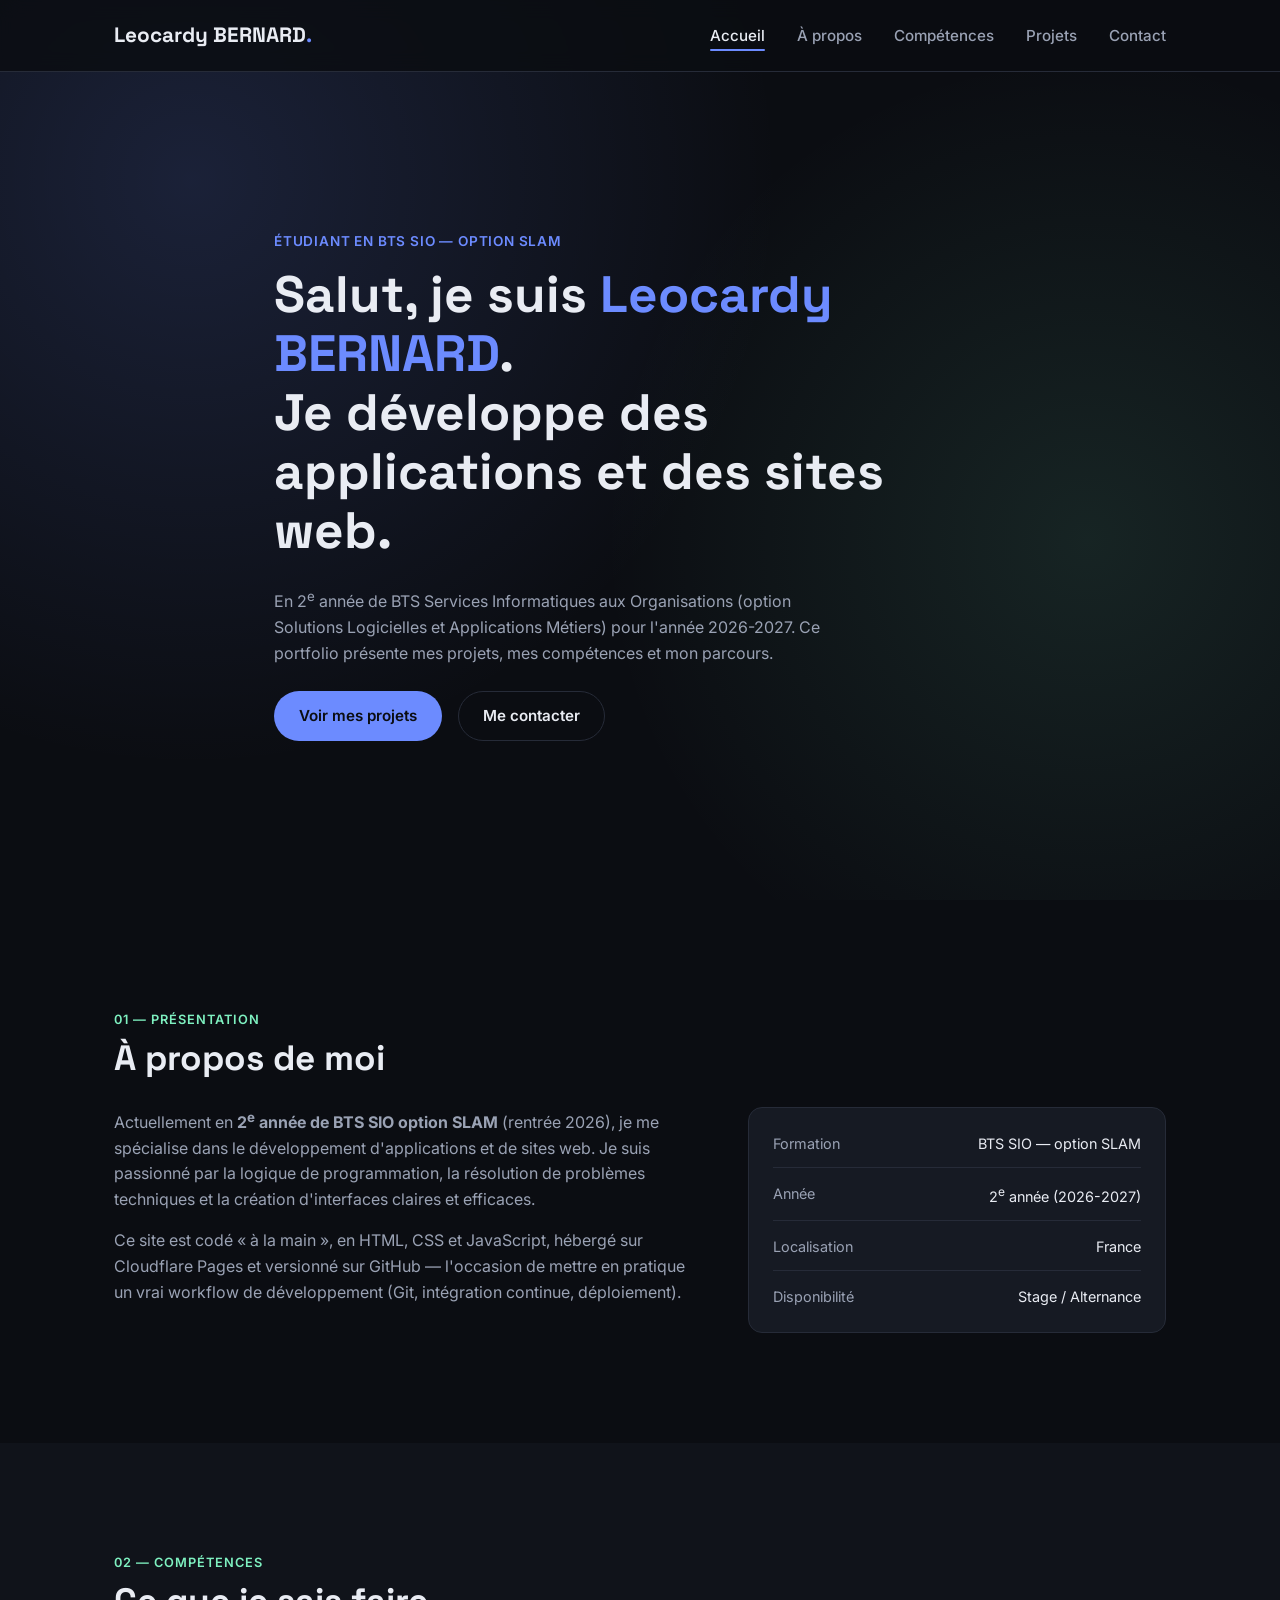
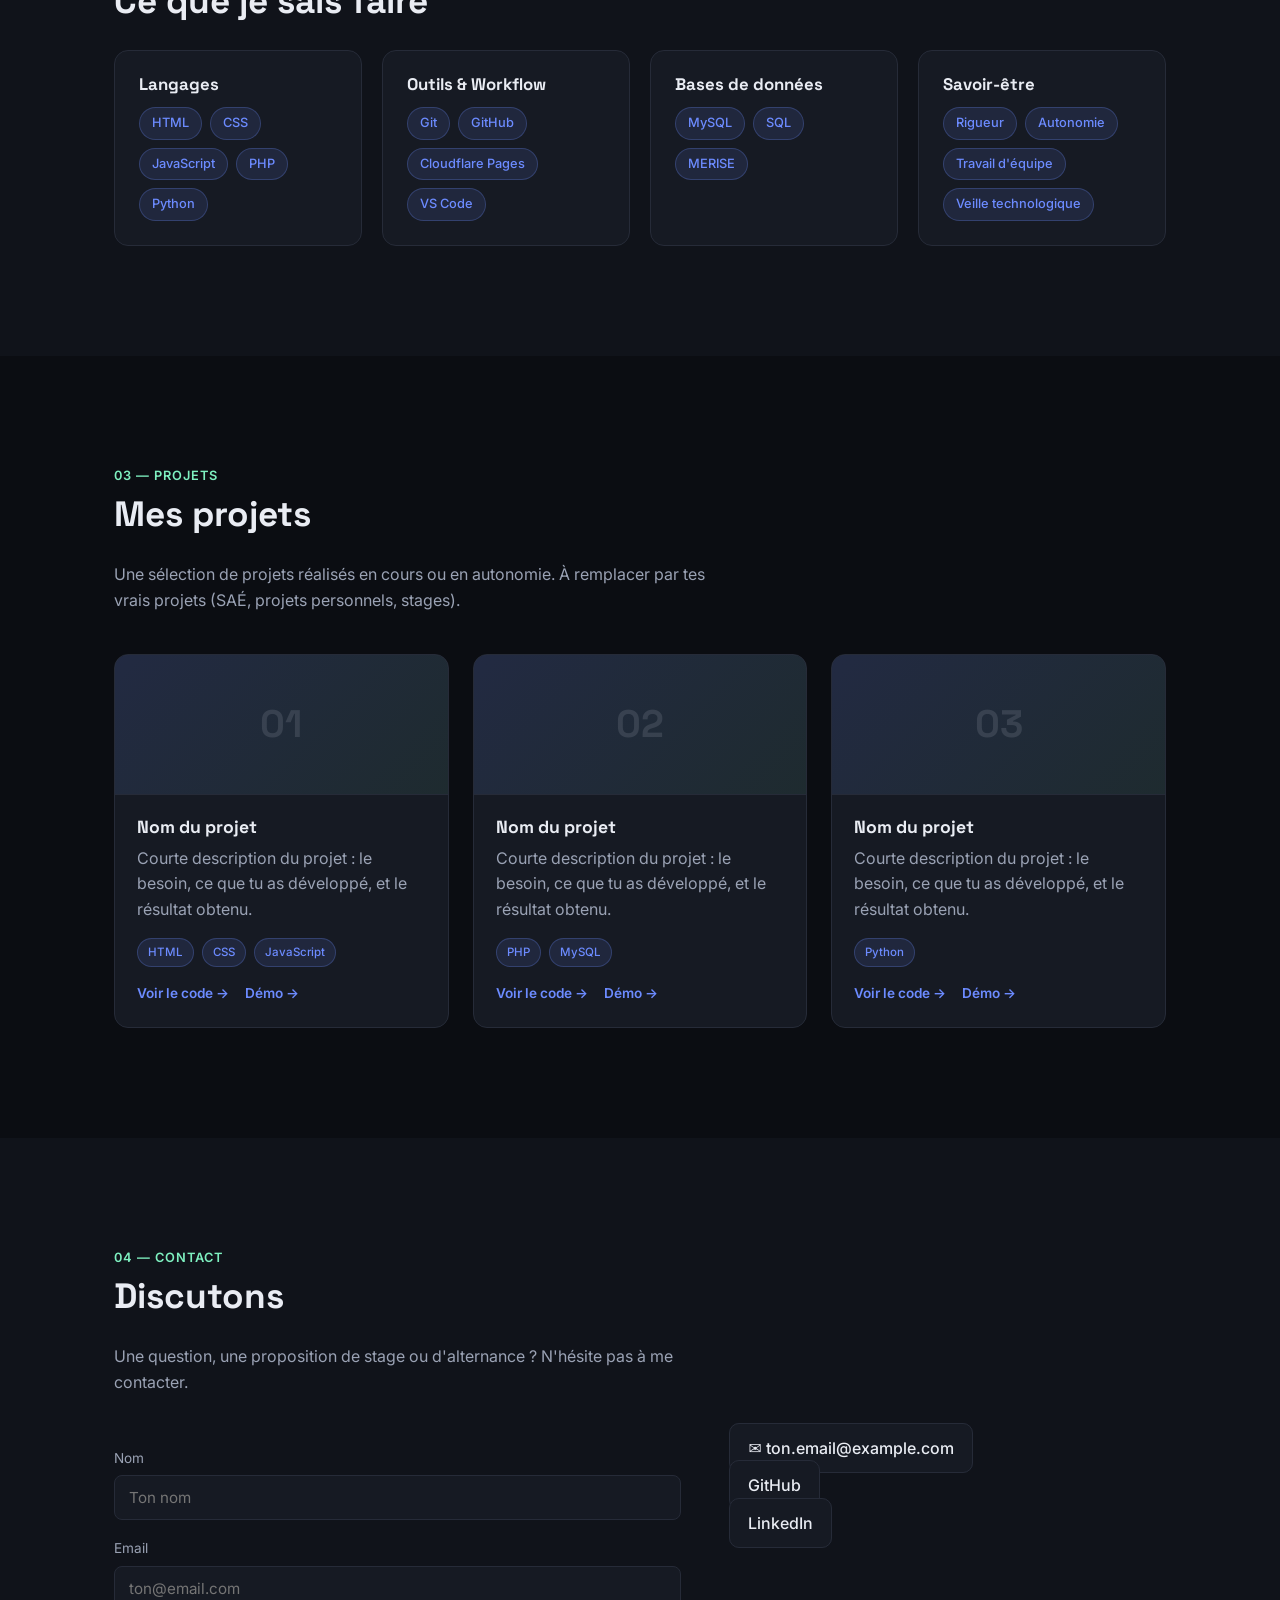
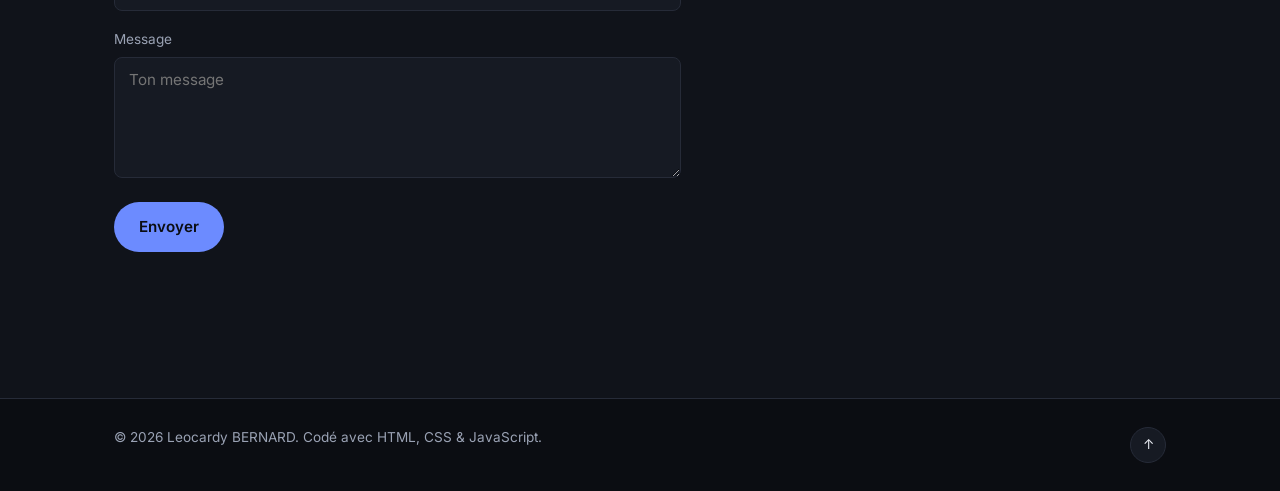
==== index.html @ c862a96a "Remplacement du pseudo par le vrai nom" ====
<!DOCTYPE html>
<html lang="fr">
<head>
  <meta charset="UTF-8" />
  <meta name="viewport" content="width=device-width, initial-scale=1.0" />
  <title>Leocardy BERNARD — Portfolio Développeur</title>
  <meta name="description" content="Portfolio d'Leocardy BERNARD, étudiant en BTS SIO option SLAM — projets, compétences et contact." />

  <!-- Police (Google Fonts) -->
  <link rel="preconnect" href="https://fonts.googleapis.com">
  <link rel="preconnect" href="https://fonts.gstatic.com" crossorigin>
  <link href="https://fonts.googleapis.com/css2?family=Space+Grotesk:wght@400;500;600;700&family=Inter:wght@400;500;600&display=swap" rel="stylesheet">

  <link rel="stylesheet" href="css/style.css" />
  <link rel="icon" href="data:,">
</head>
<body>

  <!-- ===== HEADER / NAVIGATION ===== -->
  <header class="site-header" id="header">
    <div class="container header-inner">
      <a href="#accueil" class="logo">Leocardy BERNARD<span class="dot">.</span></a>

      <nav class="nav" id="nav">
        <ul class="nav-list">
          <li><a href="#accueil" class="nav-link">Accueil</a></li>
          <li><a href="#a-propos" class="nav-link">À propos</a></li>
          <li><a href="#competences" class="nav-link">Compétences</a></li>
          <li><a href="#projets" class="nav-link">Projets</a></li>
          <li><a href="#contact" class="nav-link">Contact</a></li>
        </ul>
      </nav>

      <button class="burger" id="burger" aria-label="Ouvrir le menu" aria-expanded="false" aria-controls="nav">
        <span></span><span></span><span></span>
      </button>
    </div>
  </header>

  <main>
    <!-- ===== HERO / ACCUEIL ===== -->
    <section id="accueil" class="hero">
      <div class="container hero-inner">
        <p class="eyebrow">Étudiant en BTS SIO — option SLAM</p>
        <h1>Salut, je suis <span class="accent">Leocardy BERNARD</span>.<br>Je développe des applications et des sites web.</h1>
        <p class="hero-text">
          En 2<sup>e</sup> année de BTS Services Informatiques aux Organisations (option Solutions Logicielles
          et Applications Métiers) pour l'année 2026-2027. Ce portfolio présente mes projets, mes compétences
          et mon parcours.
        </p>
        <div class="hero-actions">
          <a href="#projets" class="btn btn-primary">Voir mes projets</a>
          <a href="#contact" class="btn btn-outline">Me contacter</a>
        </div>
      </div>
    </section>

    <!-- ===== À PROPOS ===== -->
    <section id="a-propos" class="section">
      <div class="container">
        <p class="section-eyebrow">01 — Présentation</p>
        <h2 class="section-title">À propos de moi</h2>

        <div class="about-grid">
          <div class="about-text">
            <p>
              Actuellement en <strong>2<sup>e</sup> année de BTS SIO option SLAM</strong> (rentrée 2026),
              je me spécialise dans le développement d'applications et de sites web. Je suis passionné par la
              logique de programmation, la résolution de problèmes techniques et la création d'interfaces
              claires et efficaces.
            </p>
            <p>
              Ce site est codé « à la main », en HTML, CSS et JavaScript, hébergé sur Cloudflare Pages et
              versionné sur GitHub — l'occasion de mettre en pratique un vrai workflow de développement
              (Git, intégration continue, déploiement).
            </p>
          </div>

          <ul class="about-facts">
            <li><span class="fact-label">Formation</span><span>BTS SIO — option SLAM</span></li>
            <li><span class="fact-label">Année</span><span>2<sup>e</sup> année (2026-2027)</span></li>
            <li><span class="fact-label">Localisation</span><span>France</span></li>
            <li><span class="fact-label">Disponibilité</span><span>Stage / Alternance</span></li>
          </ul>
        </div>
      </div>
    </section>

    <!-- ===== COMPÉTENCES ===== -->
    <section id="competences" class="section section-alt">
      <div class="container">
        <p class="section-eyebrow">02 — Compétences</p>
        <h2 class="section-title">Ce que je sais faire</h2>

        <div class="skills-grid">
          <article class="skill-card">
            <h3>Langages</h3>
            <ul class="tag-list">
              <li>HTML</li>
              <li>CSS</li>
              <li>JavaScript</li>
              <li>PHP</li>
              <li>Python</li>
            </ul>
          </article>

          <article class="skill-card">
            <h3>Outils &amp; Workflow</h3>
            <ul class="tag-list">
              <li>Git</li>
              <li>GitHub</li>
              <li>Cloudflare Pages</li>
              <li>VS Code</li>
            </ul>
          </article>

          <article class="skill-card">
            <h3>Bases de données</h3>
            <ul class="tag-list">
              <li>MySQL</li>
              <li>SQL</li>
              <li>MERISE</li>
            </ul>
          </article>

          <article class="skill-card">
            <h3>Savoir-être</h3>
            <ul class="tag-list">
              <li>Rigueur</li>
              <li>Autonomie</li>
              <li>Travail d'équipe</li>
              <li>Veille technologique</li>
            </ul>
          </article>
        </div>
      </div>
    </section>

    <!-- ===== PROJETS ===== -->
    <section id="projets" class="section">
      <div class="container">
        <p class="section-eyebrow">03 — Projets</p>
        <h2 class="section-title">Mes projets</h2>
        <p class="section-intro">
          Une sélection de projets réalisés en cours ou en autonomie. À remplacer par tes vrais projets
          (SAÉ, projets personnels, stages).
        </p>

        <div class="projects-grid">
          <article class="project-card">
            <div class="project-thumb" aria-hidden="true">01</div>
            <div class="project-body">
              <h3>Nom du projet</h3>
              <p>Courte description du projet : le besoin, ce que tu as développé, et le résultat obtenu.</p>
              <ul class="tag-list tag-list-sm">
                <li>HTML</li>
                <li>CSS</li>
                <li>JavaScript</li>
              </ul>
              <div class="project-links">
                <a href="#" class="link-arrow">Voir le code →</a>
                <a href="#" class="link-arrow">Démo →</a>
              </div>
            </div>
          </article>

          <article class="project-card">
            <div class="project-thumb" aria-hidden="true">02</div>
            <div class="project-body">
              <h3>Nom du projet</h3>
              <p>Courte description du projet : le besoin, ce que tu as développé, et le résultat obtenu.</p>
              <ul class="tag-list tag-list-sm">
                <li>PHP</li>
                <li>MySQL</li>
              </ul>
              <div class="project-links">
                <a href="#" class="link-arrow">Voir le code →</a>
                <a href="#" class="link-arrow">Démo →</a>
              </div>
            </div>
          </article>

          <article class="project-card">
            <div class="project-thumb" aria-hidden="true">03</div>
            <div class="project-body">
              <h3>Nom du projet</h3>
              <p>Courte description du projet : le besoin, ce que tu as développé, et le résultat obtenu.</p>
              <ul class="tag-list tag-list-sm">
                <li>Python</li>
              </ul>
              <div class="project-links">
                <a href="#" class="link-arrow">Voir le code →</a>
                <a href="#" class="link-arrow">Démo →</a>
              </div>
            </div>
          </article>
        </div>
      </div>
    </section>

    <!-- ===== CONTACT ===== -->
    <section id="contact" class="section section-alt">
      <div class="container">
        <p class="section-eyebrow">04 — Contact</p>
        <h2 class="section-title">Discutons</h2>
        <p class="section-intro">
          Une question, une proposition de stage ou d'alternance ? N'hésite pas à me contacter.
        </p>

        <div class="contact-grid">
          <form class="contact-form" id="contact-form">
            <label for="name">Nom</label>
            <input type="text" id="name" name="name" placeholder="Ton nom" required />

            <label for="email">Email</label>
            <input type="email" id="email" name="email" placeholder="ton@email.com" required />

            <label for="message">Message</label>
            <textarea id="message" name="message" rows="5" placeholder="Ton message" required></textarea>

            <button type="submit" class="btn btn-primary">Envoyer</button>
            <p class="form-note" id="form-note"></p>
          </form>

          <ul class="contact-links">
            <li><a href="mailto:ton.email@example.com">✉️ ton.email@example.com</a></li>
            <li><a href="https://github.com/" target="_blank" rel="noopener">GitHub</a></li>
            <li><a href="https://www.linkedin.com/" target="_blank" rel="noopener">LinkedIn</a></li>
          </ul>
        </div>
      </div>
    </section>
  </main>

  <!-- ===== FOOTER ===== -->
  <footer class="site-footer">
    <div class="container footer-inner">
      <p>&copy; <span id="year"></span> Leocardy BERNARD. Codé avec HTML, CSS &amp; JavaScript.</p>
      <button id="back-to-top" class="back-to-top" aria-label="Retour en haut">↑</button>
    </div>
  </footer>

  <script src="js/script.js"></script>
</body>
</html>
---- css/style.css ----
/* =========================================================
   Portfolio — Ekko
   HTML/CSS/JS pur — variables + reset + layout + composants
   ========================================================= */

:root {
  /* Couleurs */
  --color-bg: #0b0d12;
  --color-bg-alt: #10131a;
  --color-surface: #161a23;
  --color-border: #262b38;
  --color-text: #e9ecf3;
  --color-text-muted: #9aa2b4;
  --color-accent: #6c8bff;
  --color-accent-2: #7ef0c0;

  /* Typo */
  --font-heading: "Space Grotesk", "Inter", system-ui, sans-serif;
  --font-body: "Inter", system-ui, -apple-system, sans-serif;

  /* Layout */
  --max-width: 1100px;
  --radius: 14px;
  --header-h: 72px;
}

/* ---------- Reset ---------- */
*, *::before, *::after { box-sizing: border-box; }
html { scroll-behavior: smooth; }

body {
  margin: 0;
  font-family: var(--font-body);
  background: var(--color-bg);
  color: var(--color-text);
  line-height: 1.6;
  -webkit-font-smoothing: antialiased;
}

h1, h2, h3, h4 {
  font-family: var(--font-heading);
  line-height: 1.15;
  margin: 0 0 0.5em;
}

p { margin: 0 0 1em; color: var(--color-text-muted); }
a { color: inherit; text-decoration: none; }
ul { list-style: none; margin: 0; padding: 0; }
img { max-width: 100%; display: block; }
button { font: inherit; cursor: pointer; }

.container {
  max-width: var(--max-width);
  margin: 0 auto;
  padding: 0 24px;
}

/* ---------- Header ---------- */
.site-header {
  position: fixed;
  top: 0; left: 0; right: 0;
  height: var(--header-h);
  display: flex;
  align-items: center;
  background: rgba(11, 13, 18, 0.85);
  backdrop-filter: blur(10px);
  border-bottom: 1px solid var(--color-border);
  z-index: 100;
}

.header-inner {
  display: flex;
  align-items: center;
  justify-content: space-between;
  width: 100%;
}

.logo {
  font-family: var(--font-heading);
  font-weight: 700;
  font-size: 1.3rem;
}
.logo .dot { color: var(--color-accent); }

.nav-list {
  display: flex;
  gap: 32px;
}

.nav-link {
  font-size: 0.95rem;
  font-weight: 500;
  color: var(--color-text-muted);
  transition: color 0.2s ease;
  position: relative;
}
.nav-link:hover,
.nav-link.active {
  color: var(--color-text);
}
.nav-link.active::after {
  content: "";
  position: absolute;
  left: 0; bottom: -6px;
  width: 100%;
  height: 2px;
  background: var(--color-accent);
  border-radius: 2px;
}

.burger {
  display: none;
  flex-direction: column;
  gap: 5px;
  background: none;
  border: none;
  padding: 8px;
}
.burger span {
  width: 22px;
  height: 2px;
  background: var(--color-text);
  border-radius: 2px;
  transition: transform 0.25s ease, opacity 0.25s ease;
}
.burger[aria-expanded="true"] span:nth-child(1) { transform: translateY(7px) rotate(45deg); }
.burger[aria-expanded="true"] span:nth-child(2) { opacity: 0; }
.burger[aria-expanded="true"] span:nth-child(3) { transform: translateY(-7px) rotate(-45deg); }

/* ---------- Hero ---------- */
.hero {
  min-height: 100vh;
  display: flex;
  align-items: center;
  padding-top: var(--header-h);
  background:
    radial-gradient(circle at 15% 20%, rgba(108, 139, 255, 0.16), transparent 45%),
    radial-gradient(circle at 85% 60%, rgba(126, 240, 192, 0.10), transparent 40%);
}

.hero-inner { max-width: 780px; }

.eyebrow {
  color: var(--color-accent);
  font-weight: 600;
  font-size: 0.85rem;
  letter-spacing: 0.06em;
  text-transform: uppercase;
  margin-bottom: 1em;
}

.hero h1 {
  font-size: clamp(2rem, 5vw, 3.2rem);
  font-weight: 700;
}
.accent { color: var(--color-accent); }

.hero-text { max-width: 560px; }

.hero-actions {
  display: flex;
  gap: 16px;
  margin-top: 1.5em;
  flex-wrap: wrap;
}

/* ---------- Buttons ---------- */
.btn {
  display: inline-flex;
  align-items: center;
  gap: 8px;
  padding: 12px 24px;
  border-radius: 999px;
  font-weight: 600;
  font-size: 0.95rem;
  transition: transform 0.15s ease, background 0.2s ease, border-color 0.2s ease;
  border: 1px solid transparent;
}
.btn:hover { transform: translateY(-2px); }

.btn-primary {
  background: var(--color-accent);
  color: #0b0d12;
}
.btn-primary:hover { background: #83a0ff; }

.btn-outline {
  border-color: var(--color-border);
  color: var(--color-text);
}
.btn-outline:hover { border-color: var(--color-accent); }

/* ---------- Sections génériques ---------- */
.section { padding: 110px 0; }
.section-alt { background: var(--color-bg-alt); }

.section-eyebrow {
  color: var(--color-accent-2);
  font-weight: 600;
  font-size: 0.8rem;
  letter-spacing: 0.08em;
  text-transform: uppercase;
  margin-bottom: 0.6em;
}

.section-title {
  font-size: clamp(1.6rem, 3.5vw, 2.2rem);
  margin-bottom: 0.8em;
}

.section-intro {
  max-width: 620px;
  margin-bottom: 2.5em;
}

/* ---------- À propos ---------- */
.about-grid {
  display: grid;
  grid-template-columns: 1.4fr 1fr;
  gap: 48px;
  align-items: start;
}

.about-facts {
  display: grid;
  gap: 14px;
  background: var(--color-surface);
  border: 1px solid var(--color-border);
  border-radius: var(--radius);
  padding: 24px;
}
.about-facts li {
  display: flex;
  justify-content: space-between;
  gap: 12px;
  font-size: 0.9rem;
  padding-bottom: 12px;
  border-bottom: 1px solid var(--color-border);
}
.about-facts li:last-child { border-bottom: none; padding-bottom: 0; }
.fact-label { color: var(--color-text-muted); }

/* ---------- Compétences ---------- */
.skills-grid {
  display: grid;
  grid-template-columns: repeat(auto-fit, minmax(220px, 1fr));
  gap: 20px;
}

.skill-card {
  background: var(--color-surface);
  border: 1px solid var(--color-border);
  border-radius: var(--radius);
  padding: 24px;
}
.skill-card h3 {
  font-size: 1.05rem;
  margin-bottom: 0.8em;
}

.tag-list {
  display: flex;
  flex-wrap: wrap;
  gap: 8px;
}
.tag-list li {
  background: rgba(108, 139, 255, 0.12);
  color: var(--color-accent);
  border: 1px solid rgba(108, 139, 255, 0.25);
  border-radius: 999px;
  padding: 5px 12px;
  font-size: 0.8rem;
  font-weight: 500;
}
.tag-list-sm li { font-size: 0.72rem; padding: 4px 10px; }

/* ---------- Projets ---------- */
.projects-grid {
  display: grid;
  grid-template-columns: repeat(auto-fit, minmax(280px, 1fr));
  gap: 24px;
}

.project-card {
  background: var(--color-surface);
  border: 1px solid var(--color-border);
  border-radius: var(--radius);
  overflow: hidden;
  transition: transform 0.2s ease, border-color 0.2s ease;
}
.project-card:hover {
  transform: translateY(-4px);
  border-color: var(--color-accent);
}

.project-thumb {
  height: 140px;
  display: flex;
  align-items: center;
  justify-content: center;
  font-family: var(--font-heading);
  font-size: 2.4rem;
  font-weight: 700;
  color: rgba(233, 236, 243, 0.12);
  background:
    linear-gradient(135deg, rgba(108, 139, 255, 0.14), rgba(126, 240, 192, 0.08));
  border-bottom: 1px solid var(--color-border);
}

.project-body { padding: 22px; }
.project-body h3 { font-size: 1.1rem; }

.project-links {
  display: flex;
  gap: 16px;
  margin-top: 1em;
}
.link-arrow {
  font-size: 0.85rem;
  font-weight: 600;
  color: var(--color-accent);
  transition: opacity 0.2s ease;
}
.link-arrow:hover { opacity: 0.75; }

/* ---------- Contact ---------- */
.contact-grid {
  display: grid;
  grid-template-columns: 1.3fr 1fr;
  gap: 48px;
}

.contact-form {
  display: flex;
  flex-direction: column;
  gap: 6px;
}
.contact-form label {
  font-size: 0.85rem;
  color: var(--color-text-muted);
  margin-top: 12px;
}
.contact-form input,
.contact-form textarea {
  background: var(--color-surface);
  border: 1px solid var(--color-border);
  border-radius: 8px;
  padding: 12px 14px;
  color: var(--color-text);
  font-family: inherit;
  font-size: 0.95rem;
  resize: vertical;
}
.contact-form input:focus,
.contact-form textarea:focus {
  outline: none;
  border-color: var(--color-accent);
}
.contact-form .btn { margin-top: 18px; align-self: flex-start; }

.form-note {
  font-size: 0.85rem;
  color: var(--color-accent-2);
  min-height: 1.2em;
}

.contact-links {
  display: flex;
  flex-direction: column;
  gap: 12px;
  align-self: start;
}
.contact-links a {
  padding: 14px 18px;
  background: var(--color-surface);
  border: 1px solid var(--color-border);
  border-radius: 10px;
  font-weight: 500;
  transition: border-color 0.2s ease;
}
.contact-links a:hover { border-color: var(--color-accent); }

/* ---------- Footer ---------- */
.site-footer {
  border-top: 1px solid var(--color-border);
  padding: 28px 0;
}
.footer-inner {
  display: flex;
  align-items: center;
  justify-content: space-between;
  font-size: 0.85rem;
  color: var(--color-text-muted);
}
.back-to-top {
  background: var(--color-surface);
  border: 1px solid var(--color-border);
  color: var(--color-text);
  width: 36px;
  height: 36px;
  border-radius: 50%;
}

/* ---------- Animations d'apparition ---------- */
.reveal {
  opacity: 0;
  transform: translateY(16px);
  transition: opacity 0.6s ease, transform 0.6s ease;
}
.reveal.is-visible {
  opacity: 1;
  transform: translateY(0);
}

/* ---------- Responsive ---------- */
@media (max-width: 860px) {
  .about-grid,
  .contact-grid { grid-template-columns: 1fr; }
}

@media (max-width: 720px) {
  .nav { position: fixed; top: var(--header-h); left: 0; right: 0;
    background: var(--color-bg); border-bottom: 1px solid var(--color-border);
    transform: translateY(-150%); transition: transform 0.25s ease; }
  .nav.is-open { transform: translateY(0); }
  .nav-list { flex-direction: column; gap: 0; padding: 8px 24px 20px; }
  .nav-list li { border-bottom: 1px solid var(--color-border); }
  .nav-list a { display: block; padding: 14px 0; }
  .burger { display: flex; }
  .section { padding: 72px 0; }
}
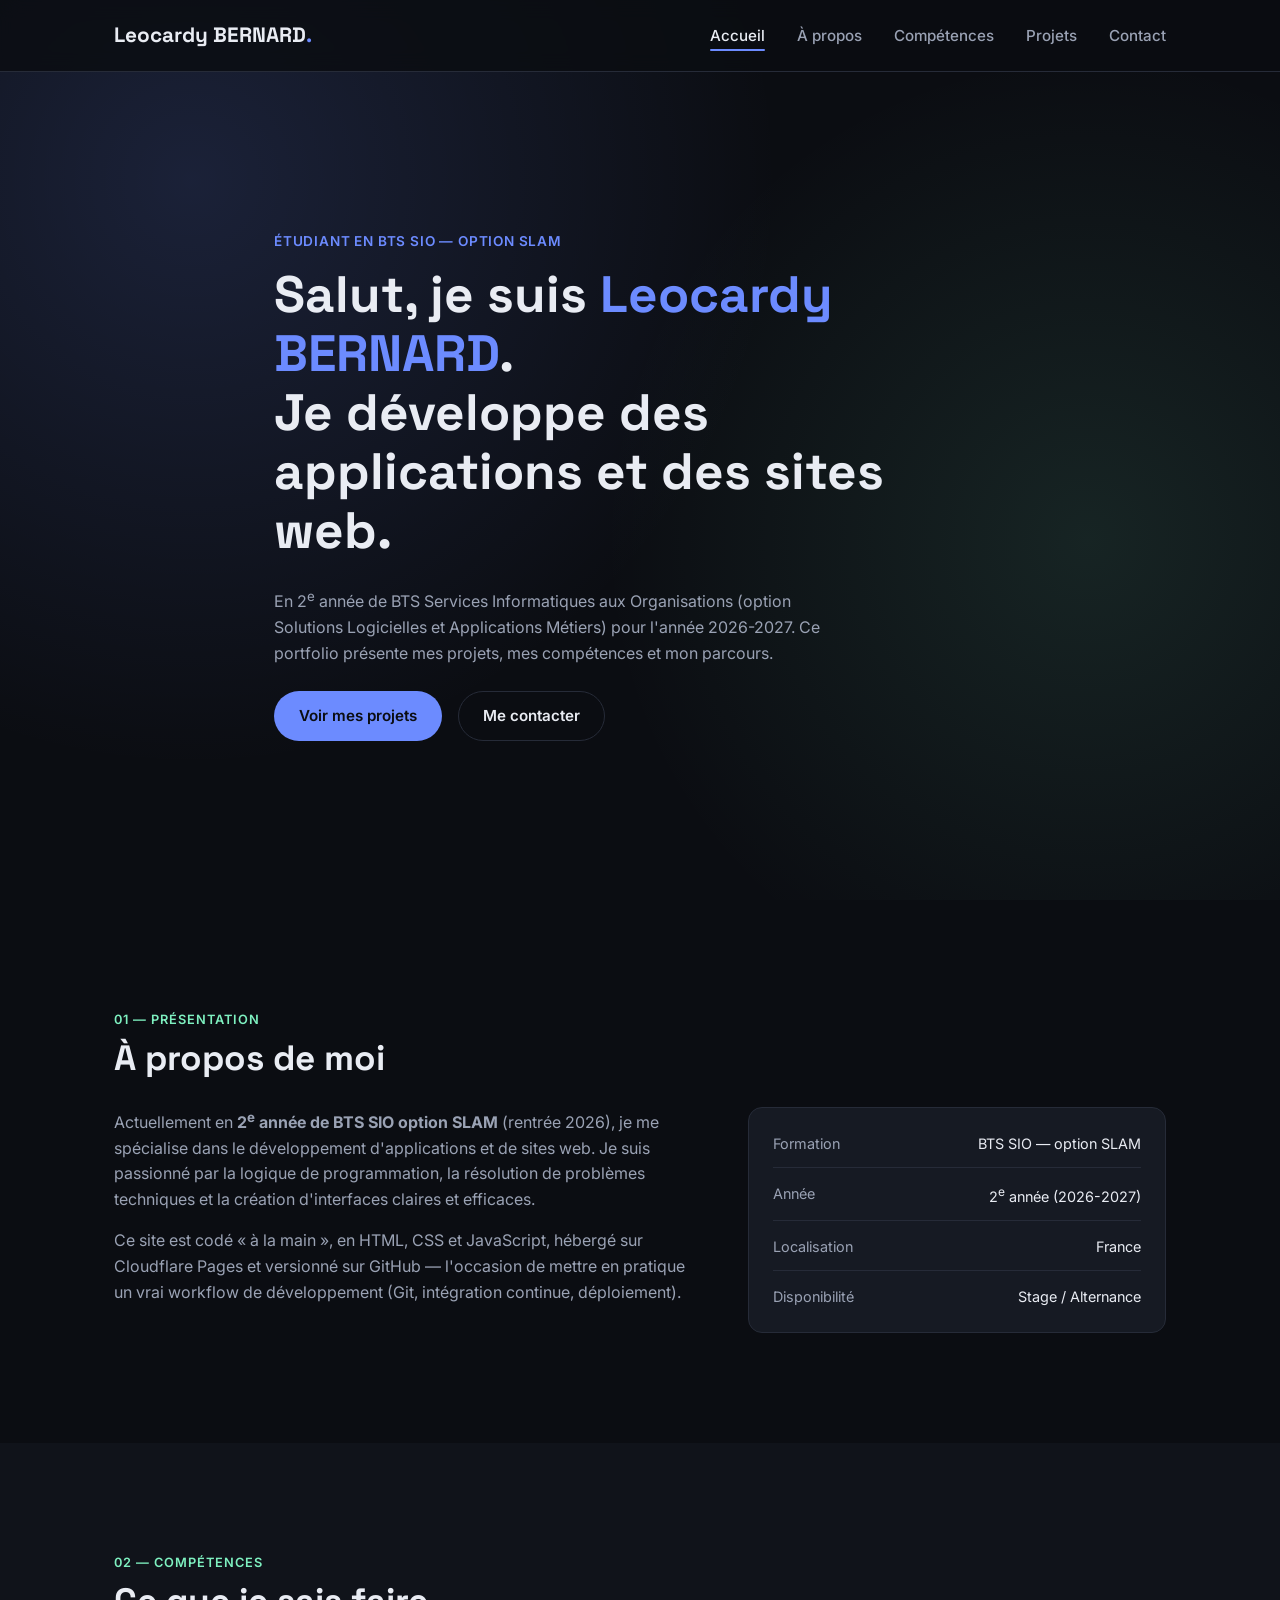
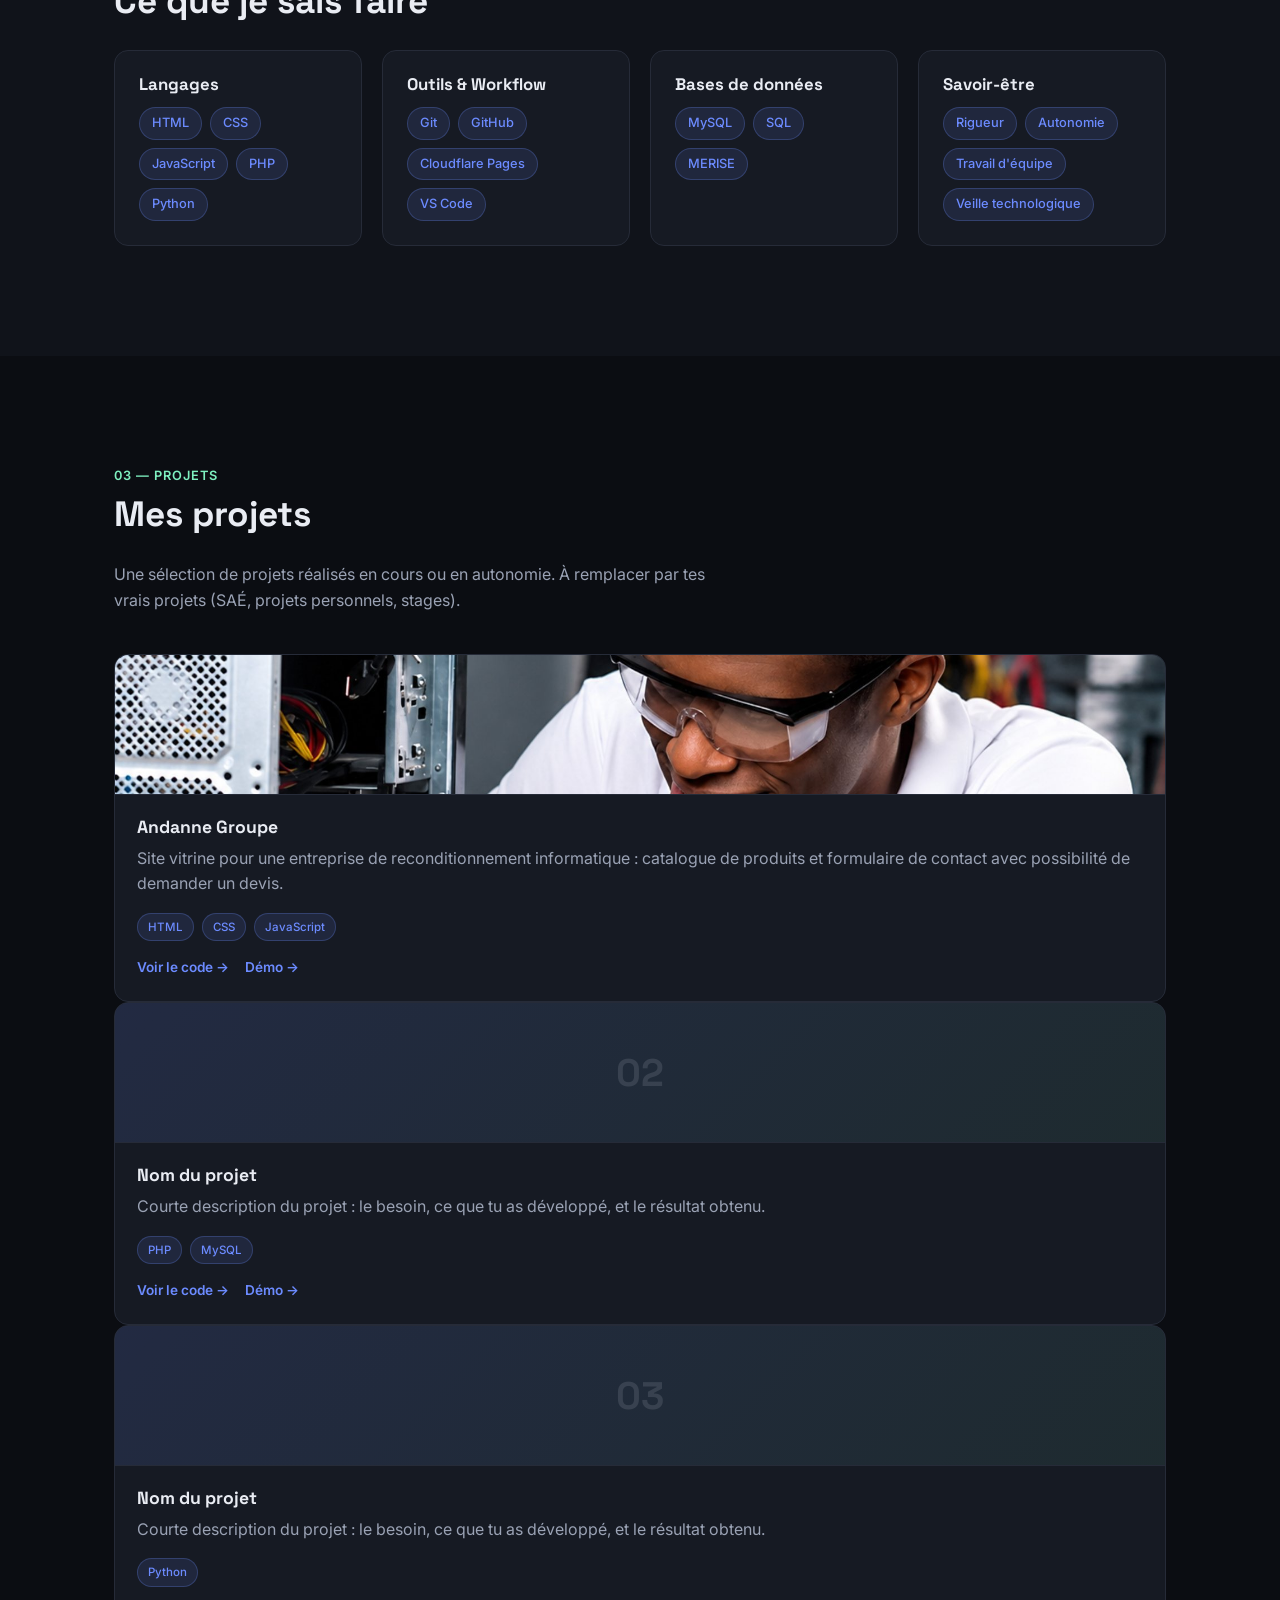
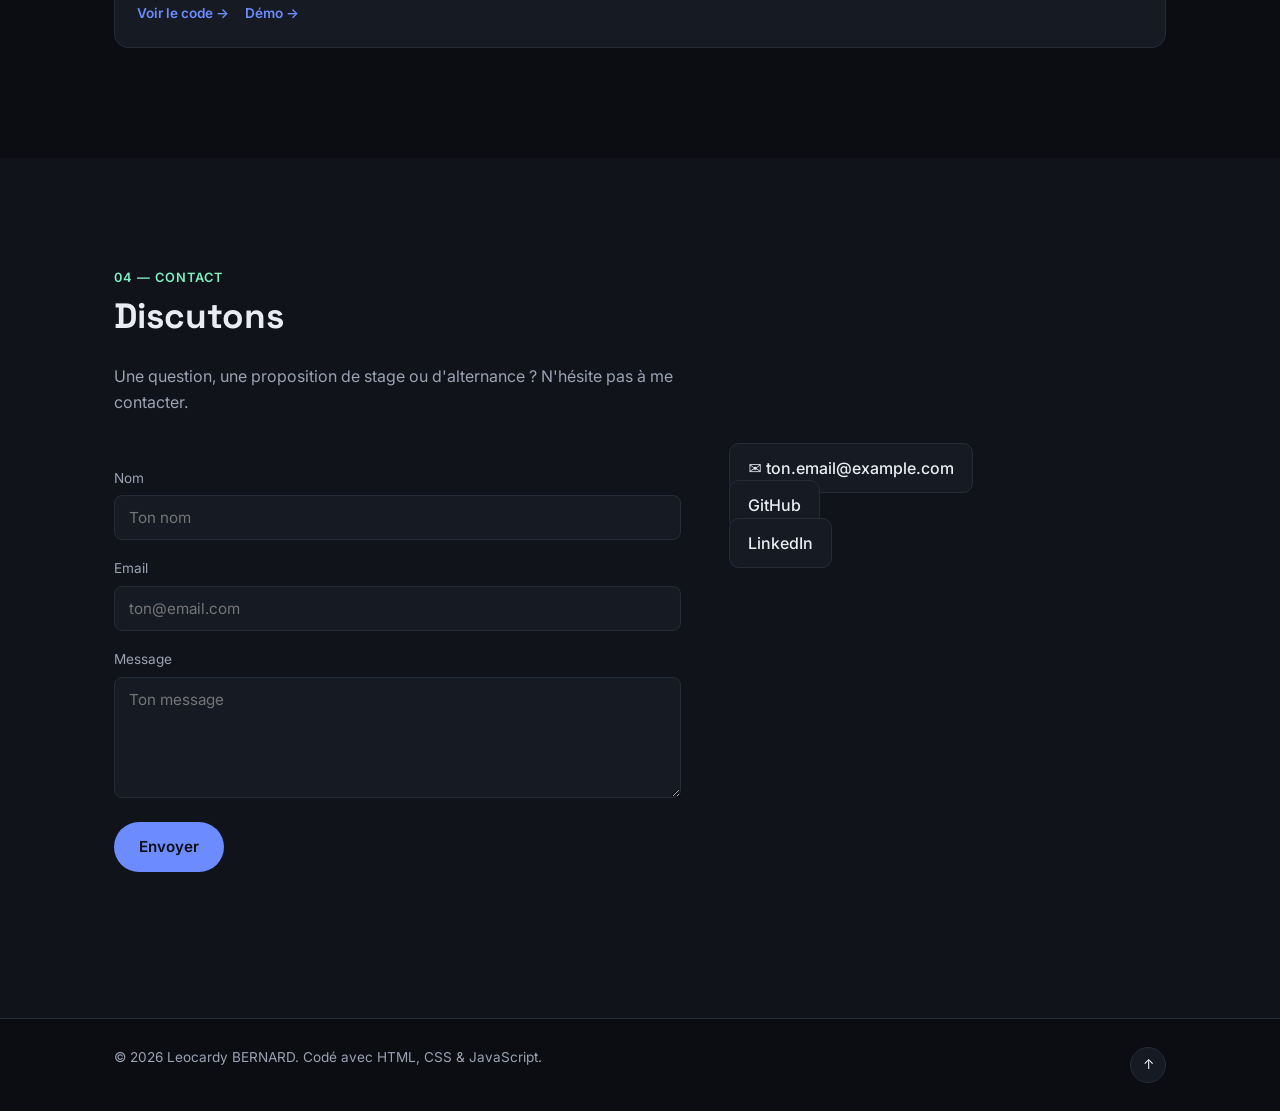
==== commit 94655201: "Ajout du projet Andanne Groupe" ====
--- a/index.html
+++ b/index.html
@@ -146,23 +146,24 @@
           (SAÉ, projets personnels, stages).
         </p>
 
-        <div class="projects-grid">
-          <article class="project-card">
-            <div class="project-thumb" aria-hidden="true">01</div>
-            <div class="project-body">
-              <h3>Nom du projet</h3>
-              <p>Courte description du projet : le besoin, ce que tu as développé, et le résultat obtenu.</p>
-              <ul class="tag-list tag-list-sm">
-                <li>HTML</li>
-                <li>CSS</li>
-                <li>JavaScript</li>
-              </ul>
-              <div class="project-links">
-                <a href="#" class="link-arrow">Voir le code →</a>
-                <a href="#" class="link-arrow">Démo →</a>
-              </div>
+      <article class="project-card">
+          <div class="project-thumb">
+            <img src="images/projets/andanne-screenshot.jpg" alt="Capture d'écran du site Andanne Groupe" loading="lazy">
+          </div>
+          <div class="project-body">
+            <h3>Andanne Groupe</h3>
+            <p>Site vitrine pour une entreprise de reconditionnement informatique : catalogue de produits et formulaire de contact avec possibilité de demander un devis.</p>
+            <ul class="tag-list tag-list-sm">
+              <li>HTML</li>
+              <li>CSS</li>
+              <li>JavaScript</li>
+            </ul>
+            <div class="project-links">
+              <a href="https://github.com/Leocardy-BERNARD/andanne" target="_blank" rel="noopener" class="link-arrow">Voir le code →</a>
+              <a href="https://andanne.pages.dev" target="_blank" rel="noopener" class="link-arrow">Démo →</a>
             </div>
-          </article>
+          </div>
+        </article>
 
           <article class="project-card">
             <div class="project-thumb" aria-hidden="true">02</div>
--- a/css/style.css
+++ b/css/style.css
@@ -307,6 +307,13 @@
   border-bottom: 1px solid var(--color-border);
 }
 
+.project-thumb img {
+  width: 100%;
+  height: 100%;
+  object-fit: cover;
+  display: block;
+}
+
 .project-body { padding: 22px; }
 .project-body h3 { font-size: 1.1rem; }
 
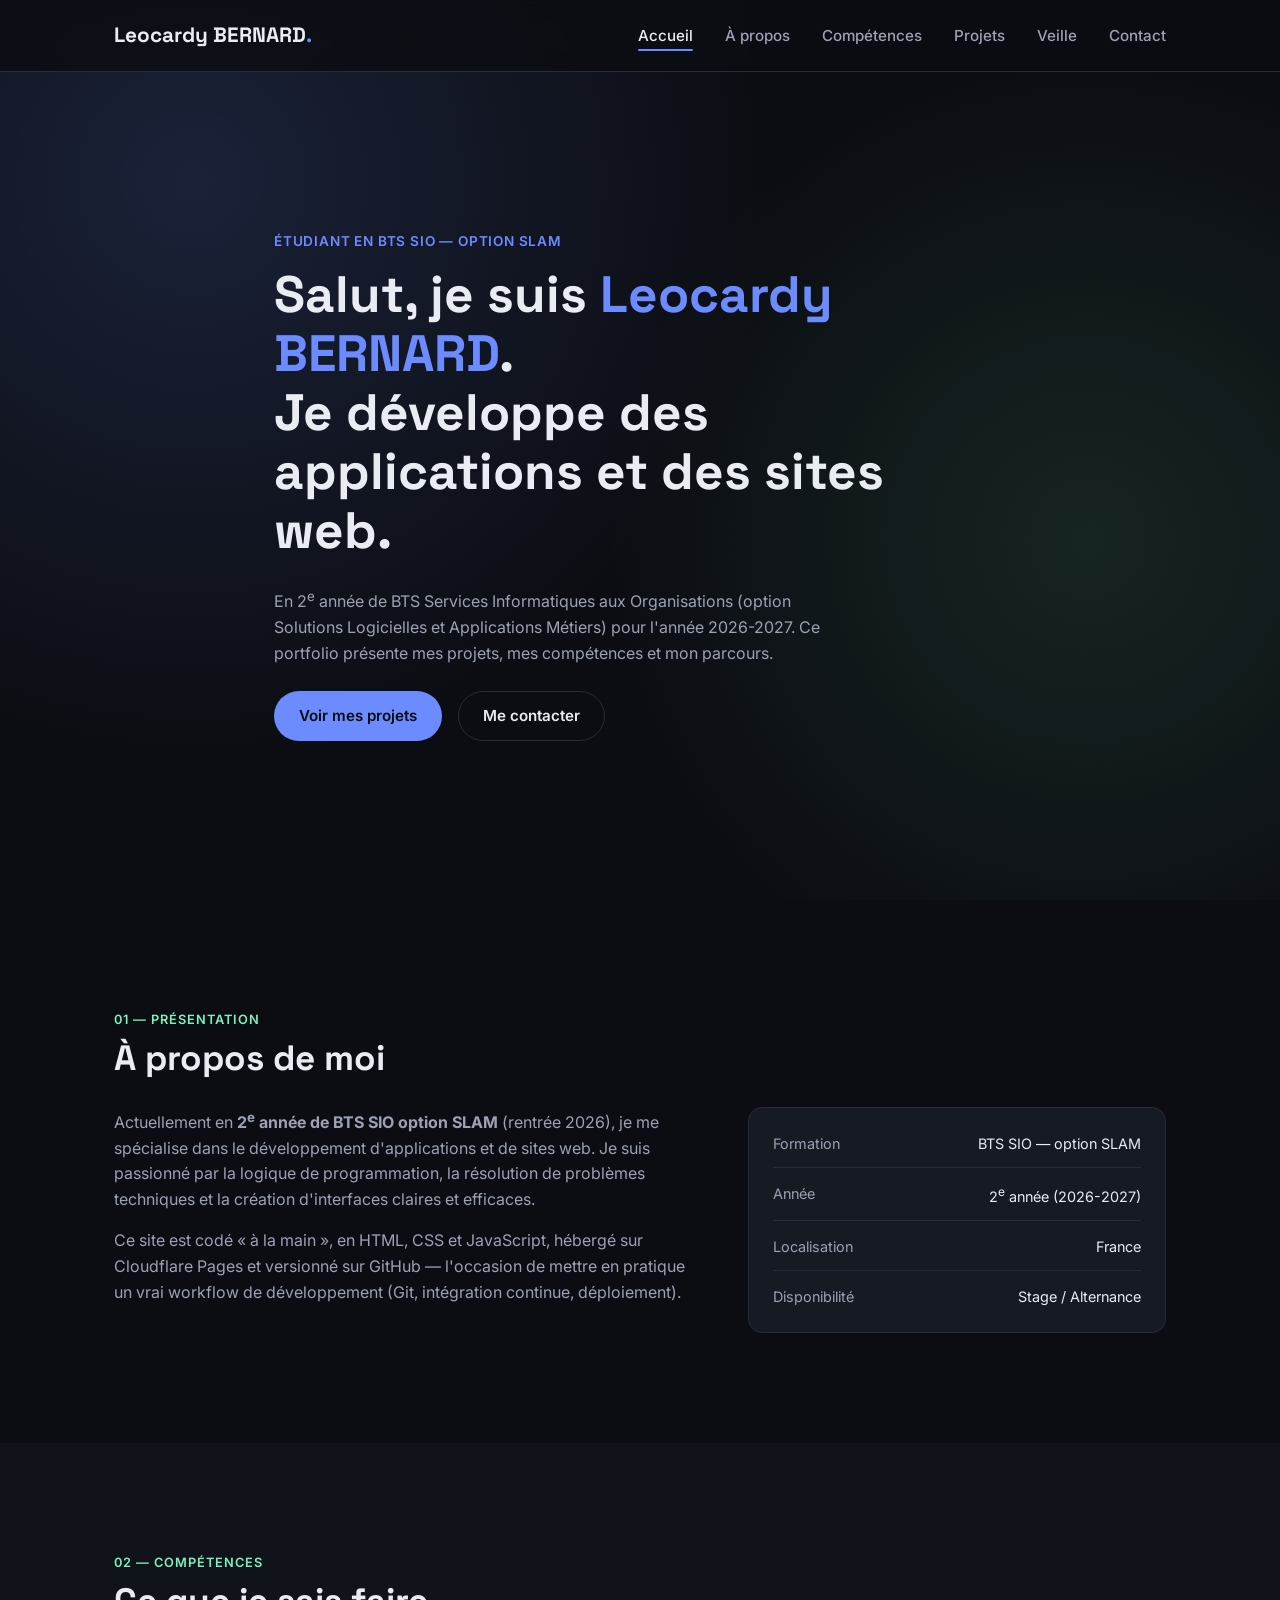
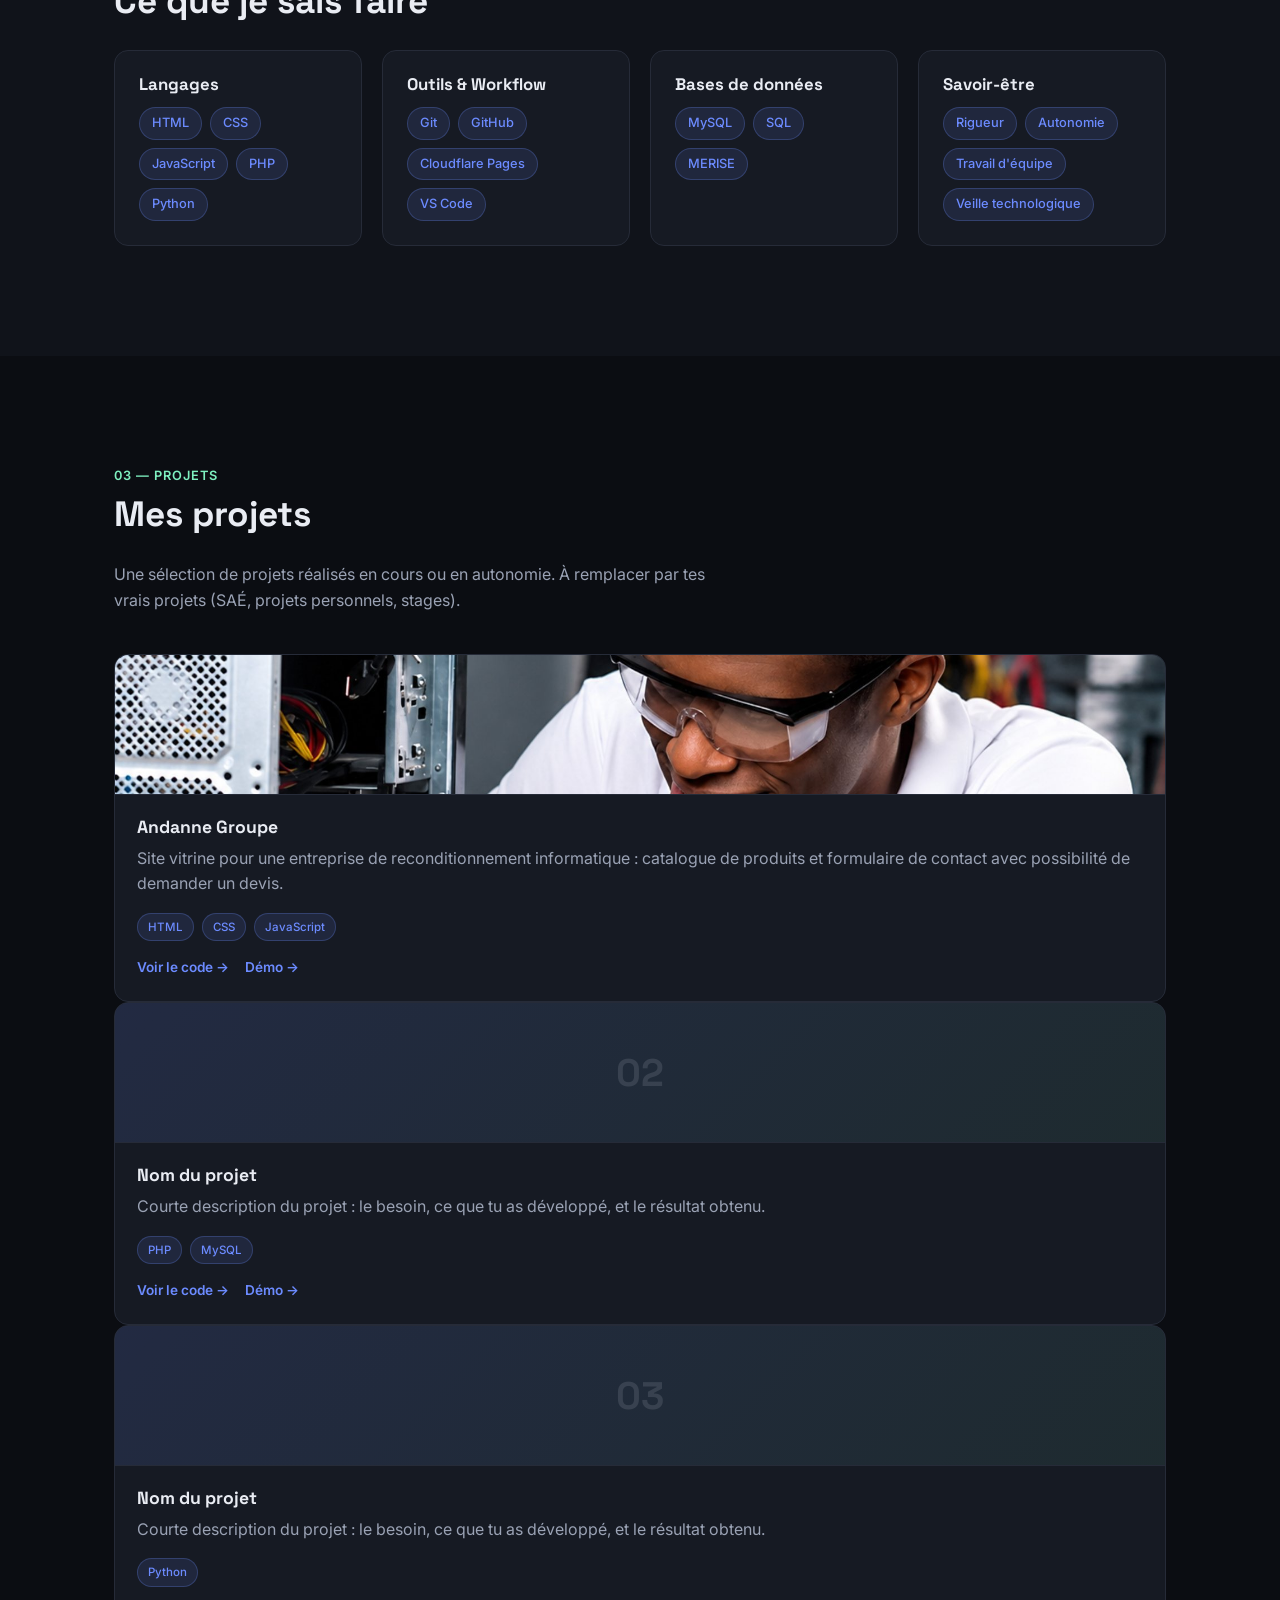
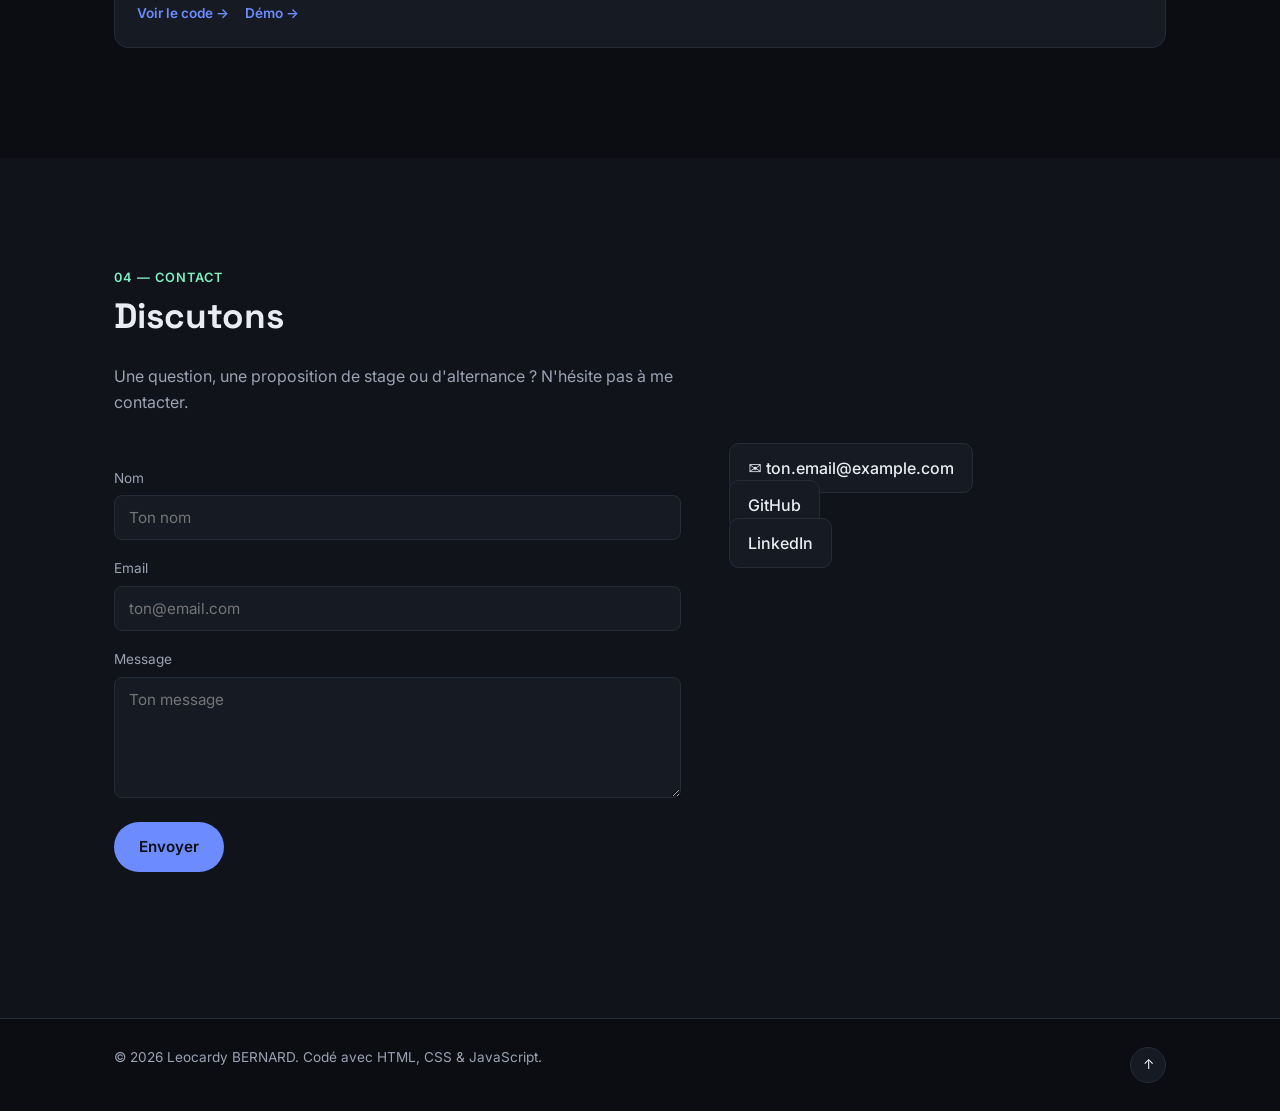
==== commit a5b3a526: "Ajout de la page veille technologique" ====
--- a/index.html
+++ b/index.html
@@ -11,12 +11,20 @@
   <link rel="preconnect" href="https://fonts.gstatic.com" crossorigin>
   <link href="https://fonts.googleapis.com/css2?family=Space+Grotesk:wght@400;500;600;700&family=Inter:wght@400;500;600&display=swap" rel="stylesheet">
 
-  <link rel="stylesheet" href="css/style.css" />
+  <link rel="stylesheet" href="css/base.css" />
+  <link rel="stylesheet" href="css/components.css" />
+  <link rel="stylesheet" href="css/header.css" />
+  <link rel="stylesheet" href="css/hero.css" />
+  <link rel="stylesheet" href="css/about.css" />
+  <link rel="stylesheet" href="css/skills.css" />
+  <link rel="stylesheet" href="css/projects.css" />
+  <link rel="stylesheet" href="css/contact.css" />
+  <link rel="stylesheet" href="css/footer.css" />
   <link rel="icon" href="data:,">
 </head>
 <body>
 
-  <!-- ===== HEADER / NAVIGATION ===== -->
+  <!--  HEADER / NAVIGATION-->
   <header class="site-header" id="header">
     <div class="container header-inner">
       <a href="#accueil" class="logo">Leocardy BERNARD<span class="dot">.</span></a>
@@ -27,6 +35,7 @@
           <li><a href="#a-propos" class="nav-link">À propos</a></li>
           <li><a href="#competences" class="nav-link">Compétences</a></li>
           <li><a href="#projets" class="nav-link">Projets</a></li>
+          <li><a href="veille.html" class="nav-link">Veille</a></li>
           <li><a href="#contact" class="nav-link">Contact</a></li>
         </ul>
       </nav>
@@ -38,7 +47,7 @@
   </header>
 
   <main>
-    <!-- ===== HERO / ACCUEIL ===== -->
+    <!--  HERO / ACCUEIL -->
     <section id="accueil" class="hero">
       <div class="container hero-inner">
         <p class="eyebrow">Étudiant en BTS SIO — option SLAM</p>
@@ -55,7 +64,7 @@
       </div>
     </section>
 
-    <!-- ===== À PROPOS ===== -->
+    <!--  À PROPOS-->
     <section id="a-propos" class="section">
       <div class="container">
         <p class="section-eyebrow">01 — Présentation</p>
@@ -199,7 +208,7 @@
       </div>
     </section>
 
-    <!-- ===== CONTACT ===== -->
+    <!--  CONTACT -->
     <section id="contact" class="section section-alt">
       <div class="container">
         <p class="section-eyebrow">04 — Contact</p>
@@ -233,7 +242,7 @@
     </section>
   </main>
 
-  <!-- ===== FOOTER ===== -->
+  <!-- FOOTER -->
   <footer class="site-footer">
     <div class="container footer-inner">
       <p>&copy; <span id="year"></span> Leocardy BERNARD. Codé avec HTML, CSS &amp; JavaScript.</p>
--- a/css/base.css
+++ b/css/base.css
@@ -0,0 +1,87 @@
+/* base.css — Variables, reset, typographie de base, layout
+   Ce fichier doit être chargé EN PREMIER : les autres fichiers
+   CSS utilisent les variables définies ici (--color-accent, etc.) */
+
+:root {
+  /* Couleurs */
+  --color-bg: #0b0d12;
+  --color-bg-alt: #10131a;
+  --color-surface: #161a23;
+  --color-border: #262b38;
+  --color-text: #e9ecf3;
+  --color-text-muted: #9aa2b4;
+  --color-accent: #6c8bff;
+  --color-accent-2: #7ef0c0;
+
+  /* Typo */
+  --font-heading: "Space Grotesk", "Inter", system-ui, sans-serif;
+  --font-body: "Inter", system-ui, -apple-system, sans-serif;
+
+  /* Layout */
+  --max-width: 1100px;
+  --radius: 14px;
+  --header-h: 72px;
+}
+
+/*  Reset */
+*, *::before, *::after { box-sizing: border-box; }
+html { scroll-behavior: smooth; }
+
+body {
+  margin: 0;
+  font-family: var(--font-body);
+  background: var(--color-bg);
+  color: var(--color-text);
+  line-height: 1.6;
+  -webkit-font-smoothing: antialiased;
+}
+
+h1, h2, h3, h4 {
+  font-family: var(--font-heading);
+  line-height: 1.15;
+  margin: 0 0 0.5em;
+}
+
+p { margin: 0 0 1em; color: var(--color-text-muted); }
+a { color: inherit; text-decoration: none; }
+ul { list-style: none; margin: 0; padding: 0; }
+img { max-width: 100%; display: block; }
+button { font: inherit; cursor: pointer; }
+
+.container {
+  max-width: var(--max-width);
+  margin: 0 auto;
+  padding: 0 24px;
+}
+
+/* Structure générique des sections 
+   Utilisée par : À propos, Compétences, Projets, Contact
+   (chacune de ces sections a sa propre feuille CSS pour son
+   contenu spécifique, mais elles partagent cette base commune) */
+
+.section { padding: 110px 0; }
+.section-alt { background: var(--color-bg-alt); }
+
+.section-eyebrow {
+  color: var(--color-accent-2);
+  font-weight: 600;
+  font-size: 0.8rem;
+  letter-spacing: 0.08em;
+  text-transform: uppercase;
+  margin-bottom: 0.6em;
+}
+
+.section-title {
+  font-size: clamp(1.6rem, 3.5vw, 2.2rem);
+  margin-bottom: 0.8em;
+}
+
+.section-intro {
+  max-width: 620px;
+  margin-bottom: 2.5em;
+}
+
+/* Responsive global */
+@media (max-width: 720px) {
+  .section { padding: 72px 0; }
+}
--- a/css/components.css
+++ b/css/components.css
@@ -0,0 +1,56 @@
+/* components.css — Éléments réutilisés dans plusieurs sections
+   (boutons, badges de tags) — dépend de base.css */
+
+/* Boutons */
+.btn {
+  display: inline-flex;
+  align-items: center;
+  gap: 8px;
+  padding: 12px 24px;
+  border-radius: 999px;
+  font-weight: 600;
+  font-size: 0.95rem;
+  transition: transform 0.15s ease, background 0.2s ease, border-color 0.2s ease;
+  border: 1px solid transparent;
+}
+.btn:hover { transform: translateY(-2px); }
+
+.btn-primary {
+  background: var(--color-accent);
+  color: #0b0d12;
+}
+.btn-primary:hover { background: #83a0ff; }
+
+.btn-outline {
+  border-color: var(--color-border);
+  color: var(--color-text);
+}
+.btn-outline:hover { border-color: var(--color-accent); }
+
+/* Badges / tags */
+.tag-list {
+  display: flex;
+  flex-wrap: wrap;
+  gap: 8px;
+}
+.tag-list li {
+  background: rgba(108, 139, 255, 0.12);
+  color: var(--color-accent);
+  border: 1px solid rgba(108, 139, 255, 0.25);
+  border-radius: 999px;
+  padding: 5px 12px;
+  font-size: 0.8rem;
+  font-weight: 500;
+}
+.tag-list-sm li { font-size: 0.72rem; padding: 4px 10px; }
+
+/*  Animations d'apparition au scroll */
+.reveal {
+  opacity: 0;
+  transform: translateY(16px);
+  transition: opacity 0.6s ease, transform 0.6s ease;
+}
+.reveal.is-visible {
+  opacity: 1;
+  transform: translateY(0);
+}
--- a/css/header.css
+++ b/css/header.css
@@ -0,0 +1,89 @@
+/* header.css — En-tête + navigation + menu burger mobile */
+
+.site-header {
+  position: fixed;
+  top: 0; left: 0; right: 0;
+  height: var(--header-h);
+  display: flex;
+  align-items: center;
+  background: rgba(11, 13, 18, 0.85);
+  backdrop-filter: blur(10px);
+  border-bottom: 1px solid var(--color-border);
+  z-index: 100;
+}
+
+.header-inner {
+  display: flex;
+  align-items: center;
+  justify-content: space-between;
+  width: 100%;
+}
+
+.logo {
+  font-family: var(--font-heading);
+  font-weight: 700;
+  font-size: 1.3rem;
+}
+.logo .dot { color: var(--color-accent); }
+
+.nav-list {
+  display: flex;
+  gap: 32px;
+}
+
+.nav-link {
+  font-size: 0.95rem;
+  font-weight: 500;
+  color: var(--color-text-muted);
+  transition: color 0.2s ease;
+  position: relative;
+}
+.nav-link:hover,
+.nav-link.active {
+  color: var(--color-text);
+}
+.nav-link.active::after {
+  content: "";
+  position: absolute;
+  left: 0; bottom: -6px;
+  width: 100%;
+  height: 2px;
+  background: var(--color-accent);
+  border-radius: 2px;
+}
+
+.burger {
+  display: none;
+  flex-direction: column;
+  gap: 5px;
+  background: none;
+  border: none;
+  padding: 8px;
+}
+.burger span {
+  width: 22px;
+  height: 2px;
+  background: var(--color-text);
+  border-radius: 2px;
+  transition: transform 0.25s ease, opacity 0.25s ease;
+}
+.burger[aria-expanded="true"] span:nth-child(1) { transform: translateY(7px) rotate(45deg); }
+.burger[aria-expanded="true"] span:nth-child(2) { opacity: 0; }
+.burger[aria-expanded="true"] span:nth-child(3) { transform: translateY(-7px) rotate(-45deg); }
+
+/*  Responsive : menu mobile */
+@media (max-width: 720px) {
+  .nav {
+    position: fixed;
+    top: var(--header-h); left: 0; right: 0;
+    background: var(--color-bg);
+    border-bottom: 1px solid var(--color-border);
+    transform: translateY(-150%);
+    transition: transform 0.25s ease;
+  }
+  .nav.is-open { transform: translateY(0); }
+  .nav-list { flex-direction: column; gap: 0; padding: 8px 24px 20px; }
+  .nav-list li { border-bottom: 1px solid var(--color-border); }
+  .nav-list a { display: block; padding: 14px 0; }
+  .burger { display: flex; }
+}
--- a/css/hero.css
+++ b/css/hero.css
@@ -0,0 +1,37 @@
+/*hero.css — Section Accueil (le grand titre d'introduction)*/
+
+.hero {
+  min-height: 100vh;
+  display: flex;
+  align-items: center;
+  padding-top: var(--header-h);
+  background:
+    radial-gradient(circle at 15% 20%, rgba(108, 139, 255, 0.16), transparent 45%),
+    radial-gradient(circle at 85% 60%, rgba(126, 240, 192, 0.10), transparent 40%);
+}
+
+.hero-inner { max-width: 780px; }
+
+.eyebrow {
+  color: var(--color-accent);
+  font-weight: 600;
+  font-size: 0.85rem;
+  letter-spacing: 0.06em;
+  text-transform: uppercase;
+  margin-bottom: 1em;
+}
+
+.hero h1 {
+  font-size: clamp(2rem, 5vw, 3.2rem);
+  font-weight: 700;
+}
+.accent { color: var(--color-accent); }
+
+.hero-text { max-width: 560px; }
+
+.hero-actions {
+  display: flex;
+  gap: 16px;
+  margin-top: 1.5em;
+  flex-wrap: wrap;
+}
--- a/css/about.css
+++ b/css/about.css
@@ -0,0 +1,32 @@
+/* about.css — Section À propos*/
+
+.about-grid {
+  display: grid;
+  grid-template-columns: 1.4fr 1fr;
+  gap: 48px;
+  align-items: start;
+}
+
+.about-facts {
+  display: grid;
+  gap: 14px;
+  background: var(--color-surface);
+  border: 1px solid var(--color-border);
+  border-radius: var(--radius);
+  padding: 24px;
+}
+.about-facts li {
+  display: flex;
+  justify-content: space-between;
+  gap: 12px;
+  font-size: 0.9rem;
+  padding-bottom: 12px;
+  border-bottom: 1px solid var(--color-border);
+}
+.about-facts li:last-child { border-bottom: none; padding-bottom: 0; }
+.fact-label { color: var(--color-text-muted); }
+
+/* ---------- Responsive ---------- */
+@media (max-width: 860px) {
+  .about-grid { grid-template-columns: 1fr; }
+}
--- a/css/skills.css
+++ b/css/skills.css
@@ -0,0 +1,18 @@
+/* skills.css — Section Compétences*/
+
+.skills-grid {
+  display: grid;
+  grid-template-columns: repeat(auto-fit, minmax(220px, 1fr));
+  gap: 20px;
+}
+
+.skill-card {
+  background: var(--color-surface);
+  border: 1px solid var(--color-border);
+  border-radius: var(--radius);
+  padding: 24px;
+}
+.skill-card h3 {
+  font-size: 1.05rem;
+  margin-bottom: 0.8em;
+}
--- a/css/projects.css
+++ b/css/projects.css
@@ -0,0 +1,58 @@
+/*projects.css — Section Projets */
+
+.projects-grid {
+  display: grid;
+  grid-template-columns: repeat(auto-fit, minmax(280px, 1fr));
+  gap: 24px;
+}
+
+.project-card {
+  background: var(--color-surface);
+  border: 1px solid var(--color-border);
+  border-radius: var(--radius);
+  overflow: hidden;
+  transition: transform 0.2s ease, border-color 0.2s ease;
+}
+.project-card:hover {
+  transform: translateY(-4px);
+  border-color: var(--color-accent);
+}
+
+.project-thumb {
+  height: 140px;
+  display: flex;
+  align-items: center;
+  justify-content: center;
+  font-family: var(--font-heading);
+  font-size: 2.4rem;
+  font-weight: 700;
+  color: rgba(233, 236, 243, 0.12);
+  background:
+    linear-gradient(135deg, rgba(108, 139, 255, 0.14), rgba(126, 240, 192, 0.08));
+  border-bottom: 1px solid var(--color-border);
+}
+
+/* Capture d'écran d'un projet (ex : Andanne Groupe) affichée
+   dans le cadre .project-thumb au lieu du numéro placeholder */
+.project-thumb img {
+  width: 100%;
+  height: 100%;
+  object-fit: cover;
+  display: block;
+}
+
+.project-body { padding: 22px; }
+.project-body h3 { font-size: 1.1rem; }
+
+.project-links {
+  display: flex;
+  gap: 16px;
+  margin-top: 1em;
+}
+.link-arrow {
+  font-size: 0.85rem;
+  font-weight: 600;
+  color: var(--color-accent);
+  transition: opacity 0.2s ease;
+}
+.link-arrow:hover { opacity: 0.75; }
--- a/css/contact.css
+++ b/css/contact.css
@@ -0,0 +1,62 @@
+/* contact.css — Section Contact */
+
+.contact-grid {
+  display: grid;
+  grid-template-columns: 1.3fr 1fr;
+  gap: 48px;
+}
+
+.contact-form {
+  display: flex;
+  flex-direction: column;
+  gap: 6px;
+}
+.contact-form label {
+  font-size: 0.85rem;
+  color: var(--color-text-muted);
+  margin-top: 12px;
+}
+.contact-form input,
+.contact-form textarea {
+  background: var(--color-surface);
+  border: 1px solid var(--color-border);
+  border-radius: 8px;
+  padding: 12px 14px;
+  color: var(--color-text);
+  font-family: inherit;
+  font-size: 0.95rem;
+  resize: vertical;
+}
+.contact-form input:focus,
+.contact-form textarea:focus {
+  outline: none;
+  border-color: var(--color-accent);
+}
+.contact-form .btn { margin-top: 18px; align-self: flex-start; }
+
+.form-note {
+  font-size: 0.85rem;
+  color: var(--color-accent-2);
+  min-height: 1.2em;
+}
+
+.contact-links {
+  display: flex;
+  flex-direction: column;
+  gap: 12px;
+  align-self: start;
+}
+.contact-links a {
+  padding: 14px 18px;
+  background: var(--color-surface);
+  border: 1px solid var(--color-border);
+  border-radius: 10px;
+  font-weight: 500;
+  transition: border-color 0.2s ease;
+}
+.contact-links a:hover { border-color: var(--color-accent); }
+
+/* Responsive */
+@media (max-width: 860px) {
+  .contact-grid { grid-template-columns: 1fr; }
+}
--- a/css/footer.css
+++ b/css/footer.css
@@ -0,0 +1,21 @@
+/* footer.css — Pied de page */
+
+.site-footer {
+  border-top: 1px solid var(--color-border);
+  padding: 28px 0;
+}
+.footer-inner {
+  display: flex;
+  align-items: center;
+  justify-content: space-between;
+  font-size: 0.85rem;
+  color: var(--color-text-muted);
+}
+.back-to-top {
+  background: var(--color-surface);
+  border: 1px solid var(--color-border);
+  color: var(--color-text);
+  width: 36px;
+  height: 36px;
+  border-radius: 50%;
+}
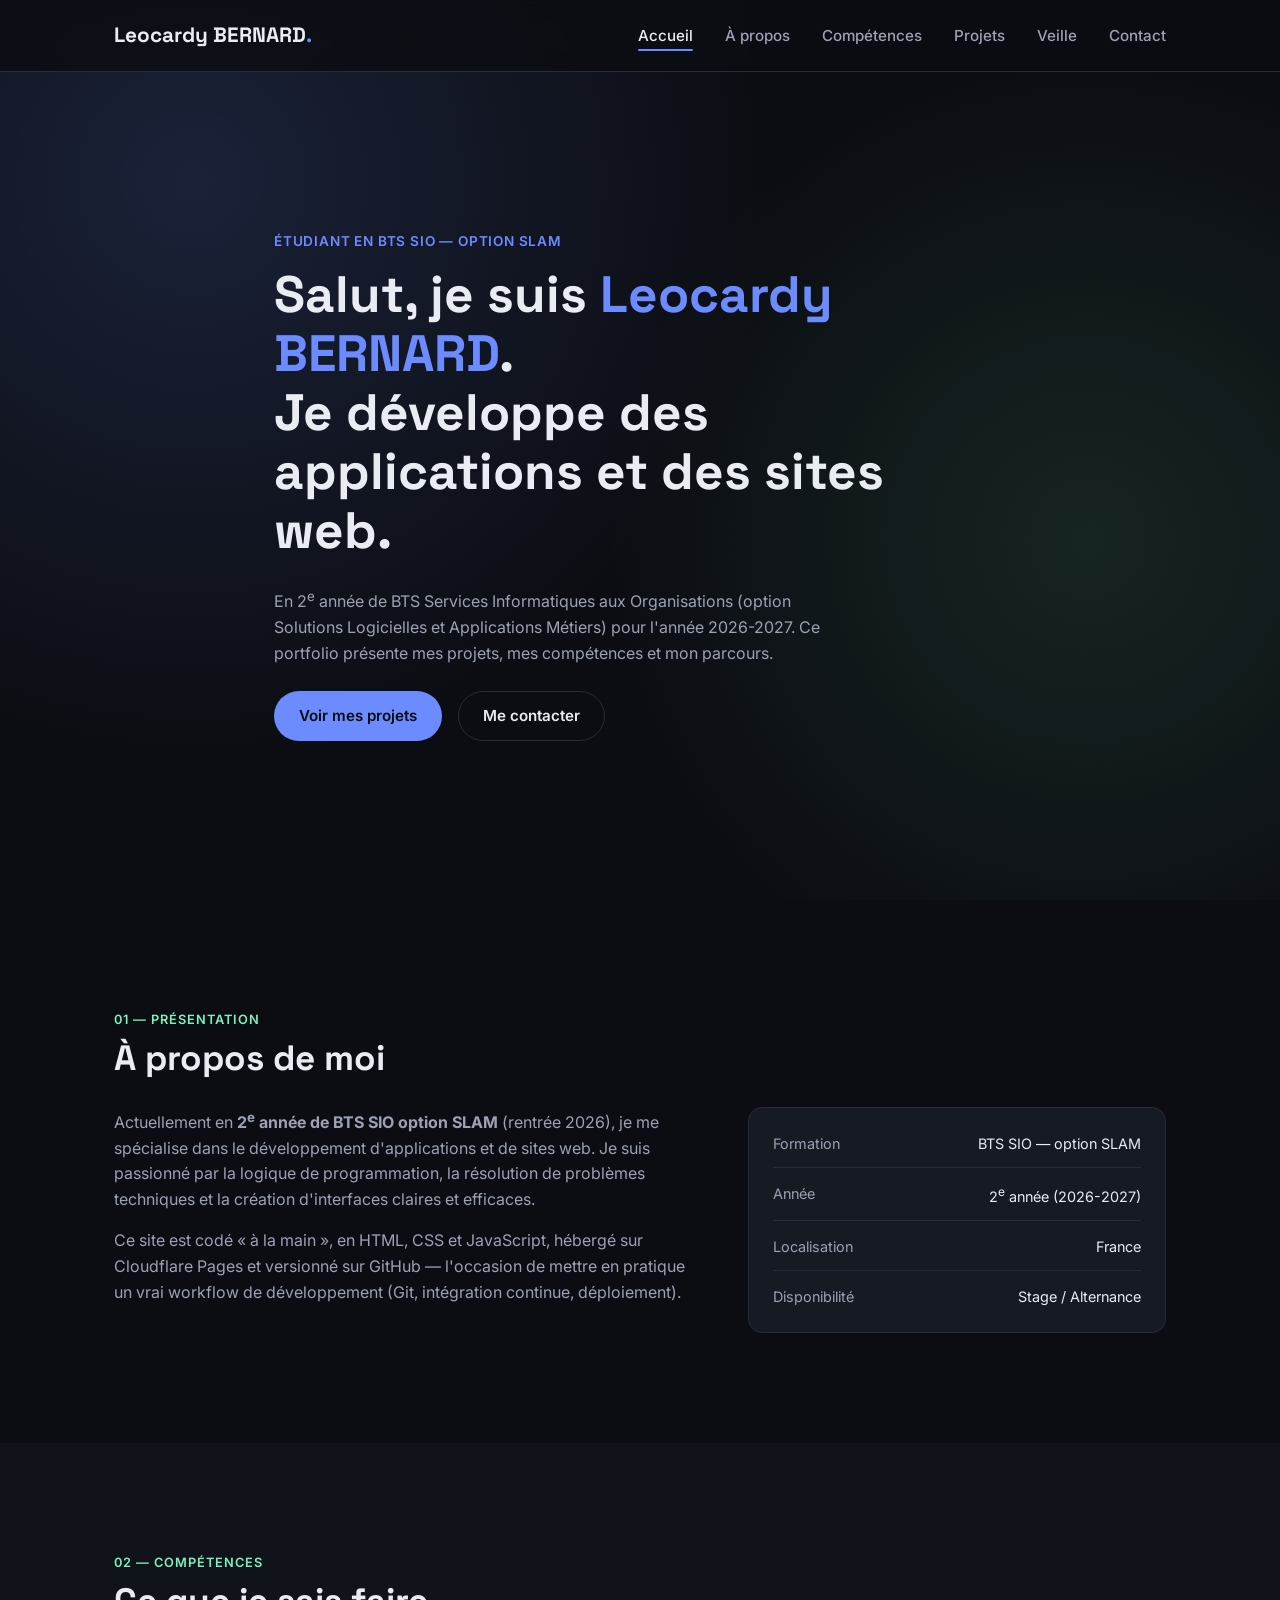
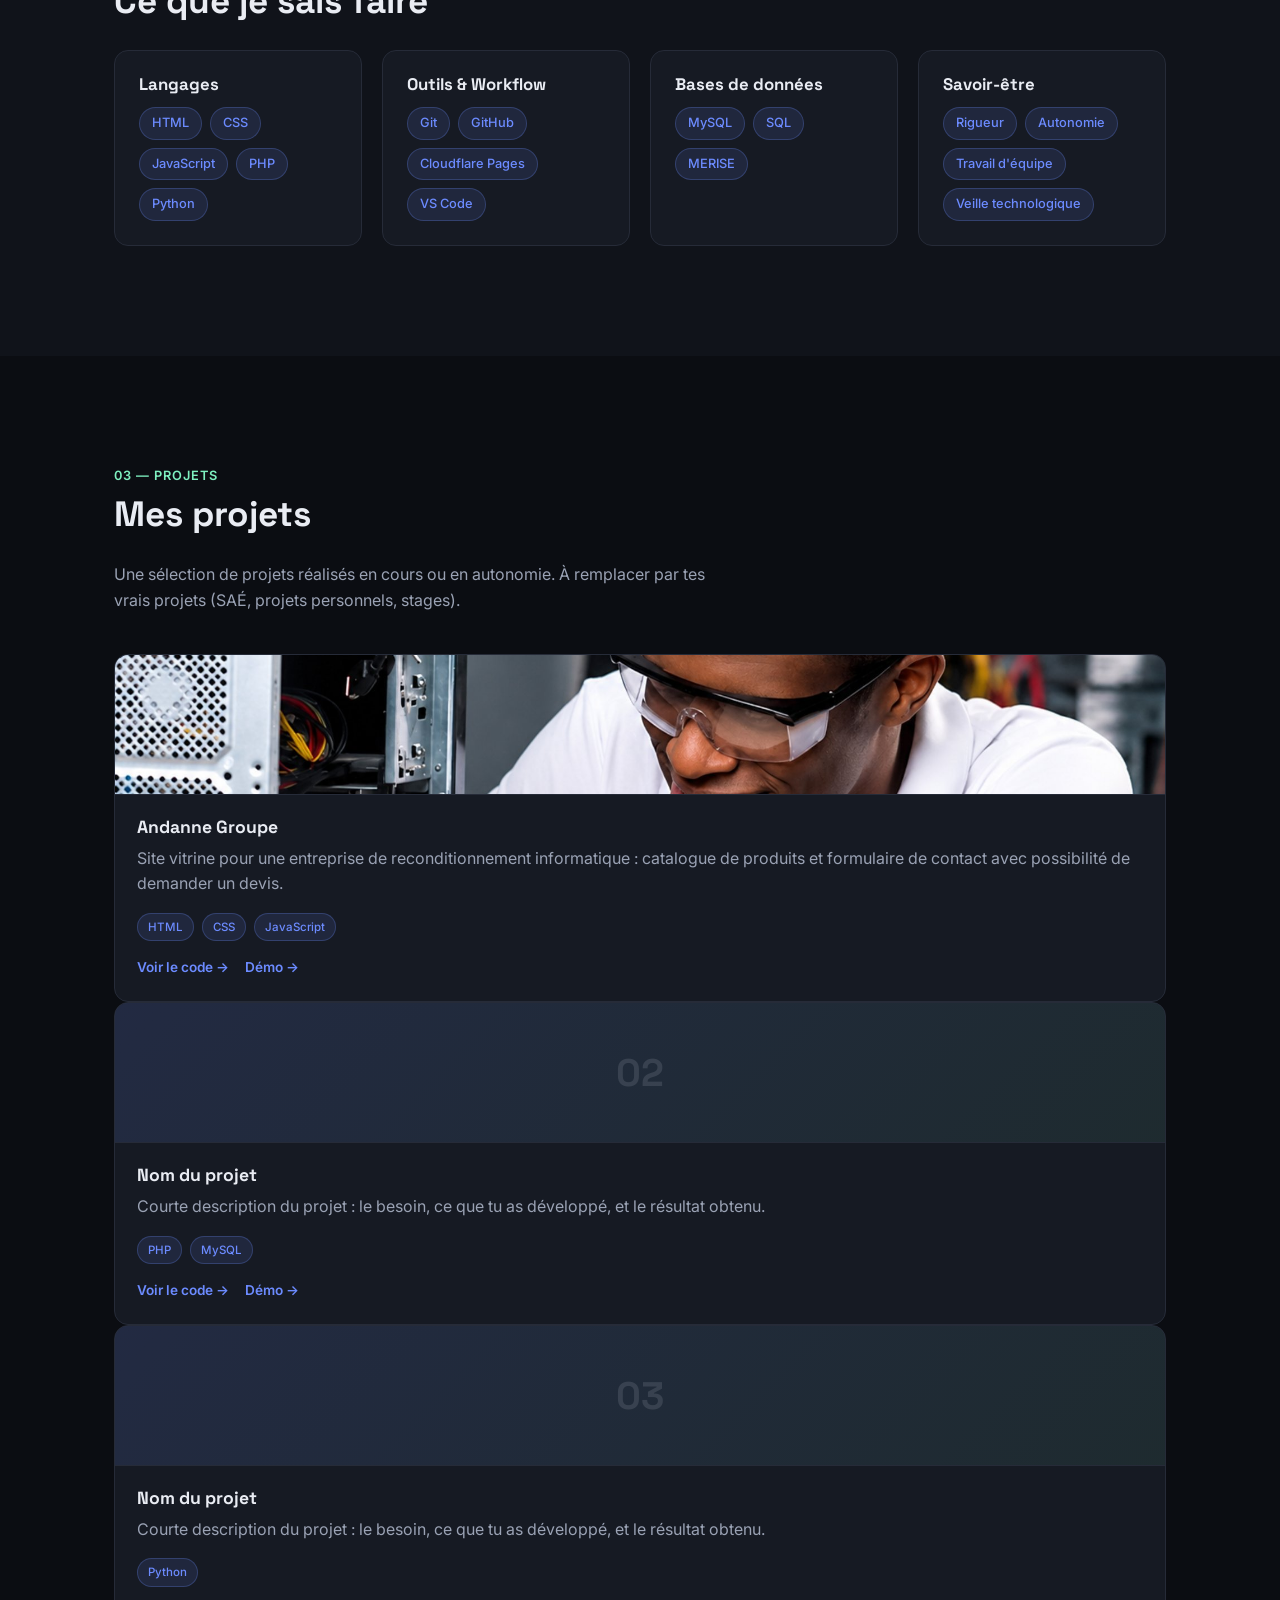
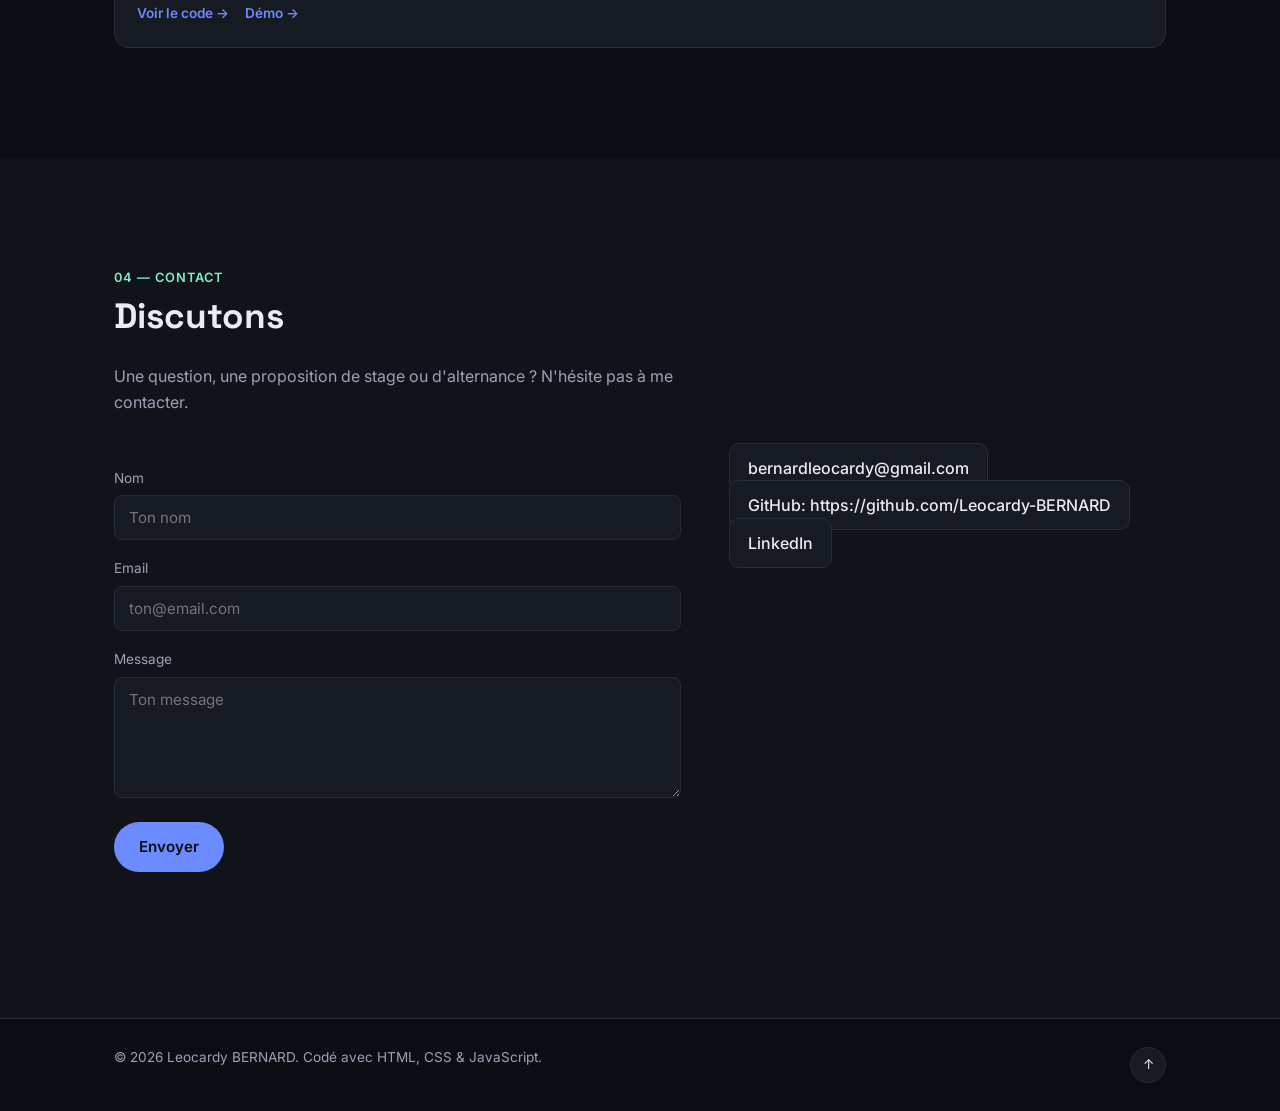
==== commit da88cbdb: "Update contact email and GitHub link" ====
--- a/index.html
+++ b/index.html
@@ -233,8 +233,8 @@
           </form>
 
           <ul class="contact-links">
-            <li><a href="mailto:ton.email@example.com">✉️ ton.email@example.com</a></li>
-            <li><a href="https://github.com/" target="_blank" rel="noopener">GitHub</a></li>
+            <li><a href="mailto:ton.email@example.com"> bernardleocardy@gmail.com</a></li>
+            <li><a href="https://github.com/" target="_blank" rel="noopener">GitHub: https://github.com/Leocardy-BERNARD </a></li>
             <li><a href="https://www.linkedin.com/" target="_blank" rel="noopener">LinkedIn</a></li>
           </ul>
         </div>
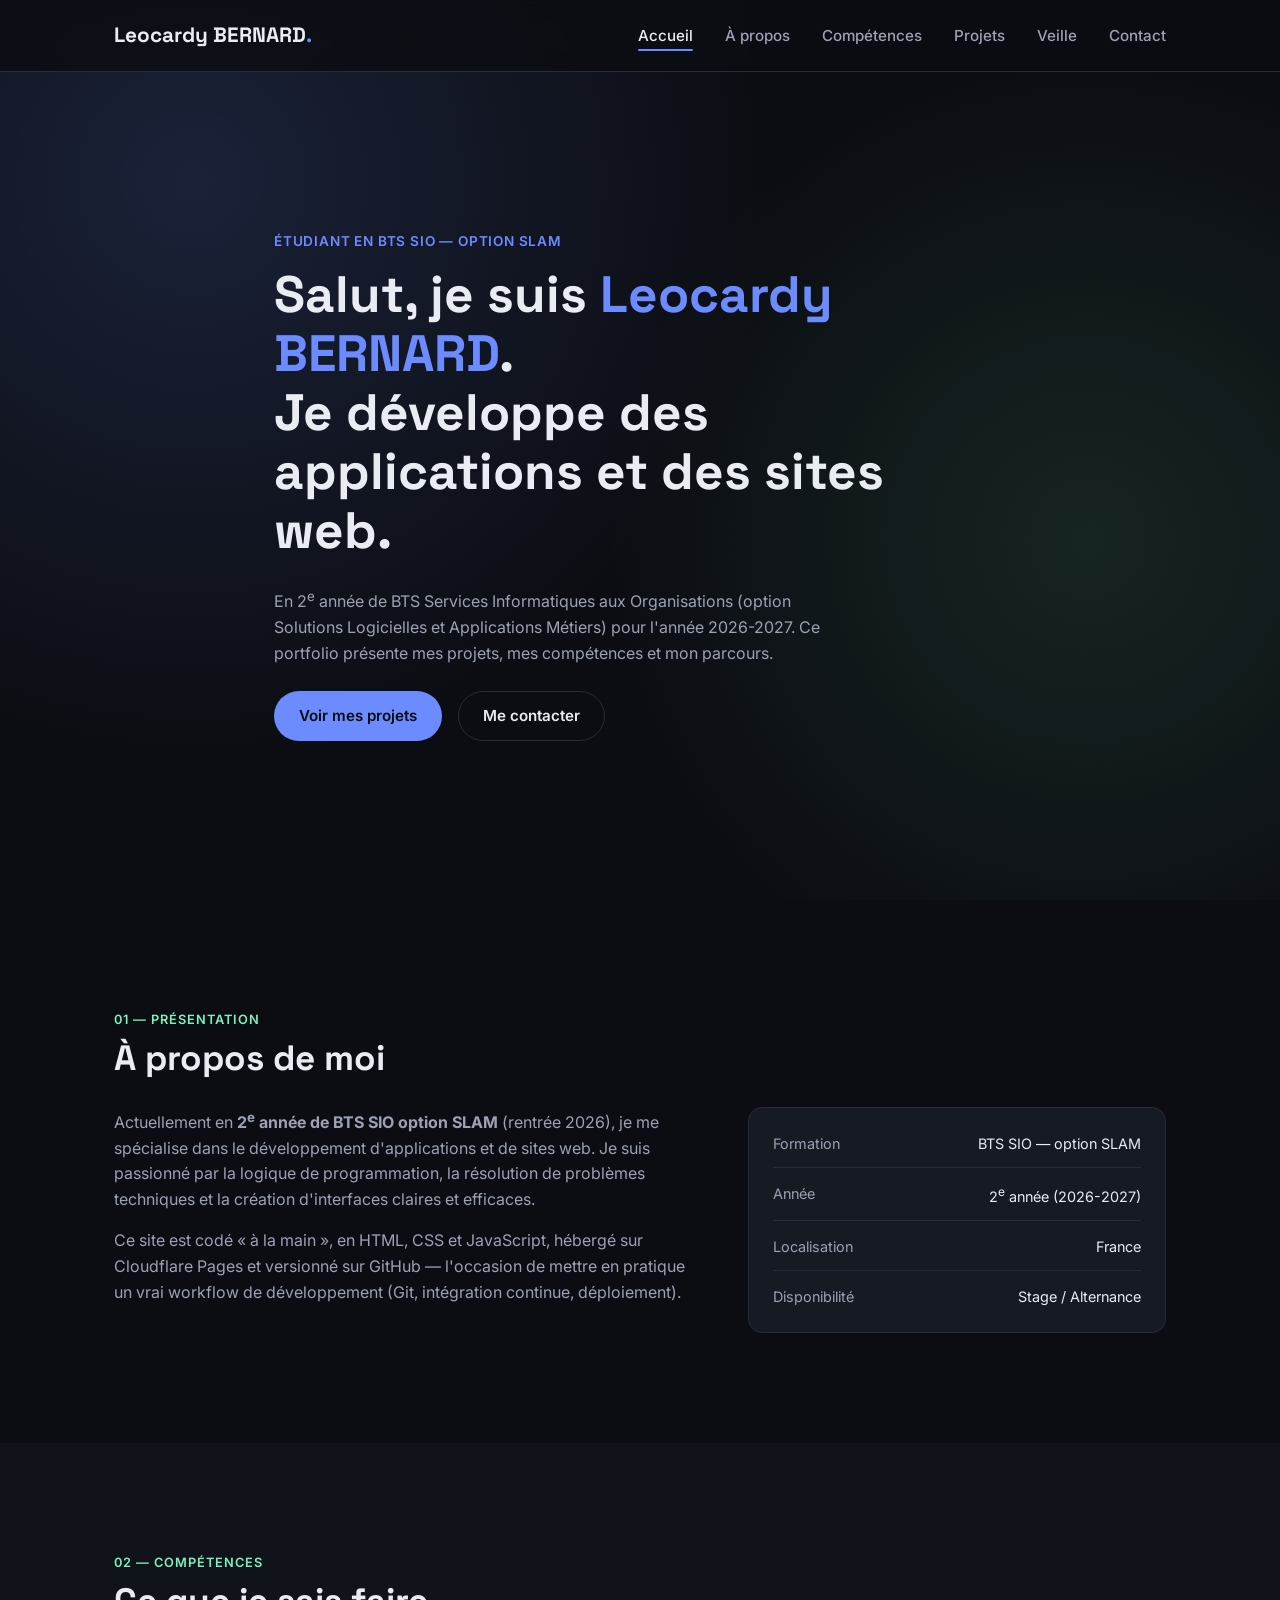
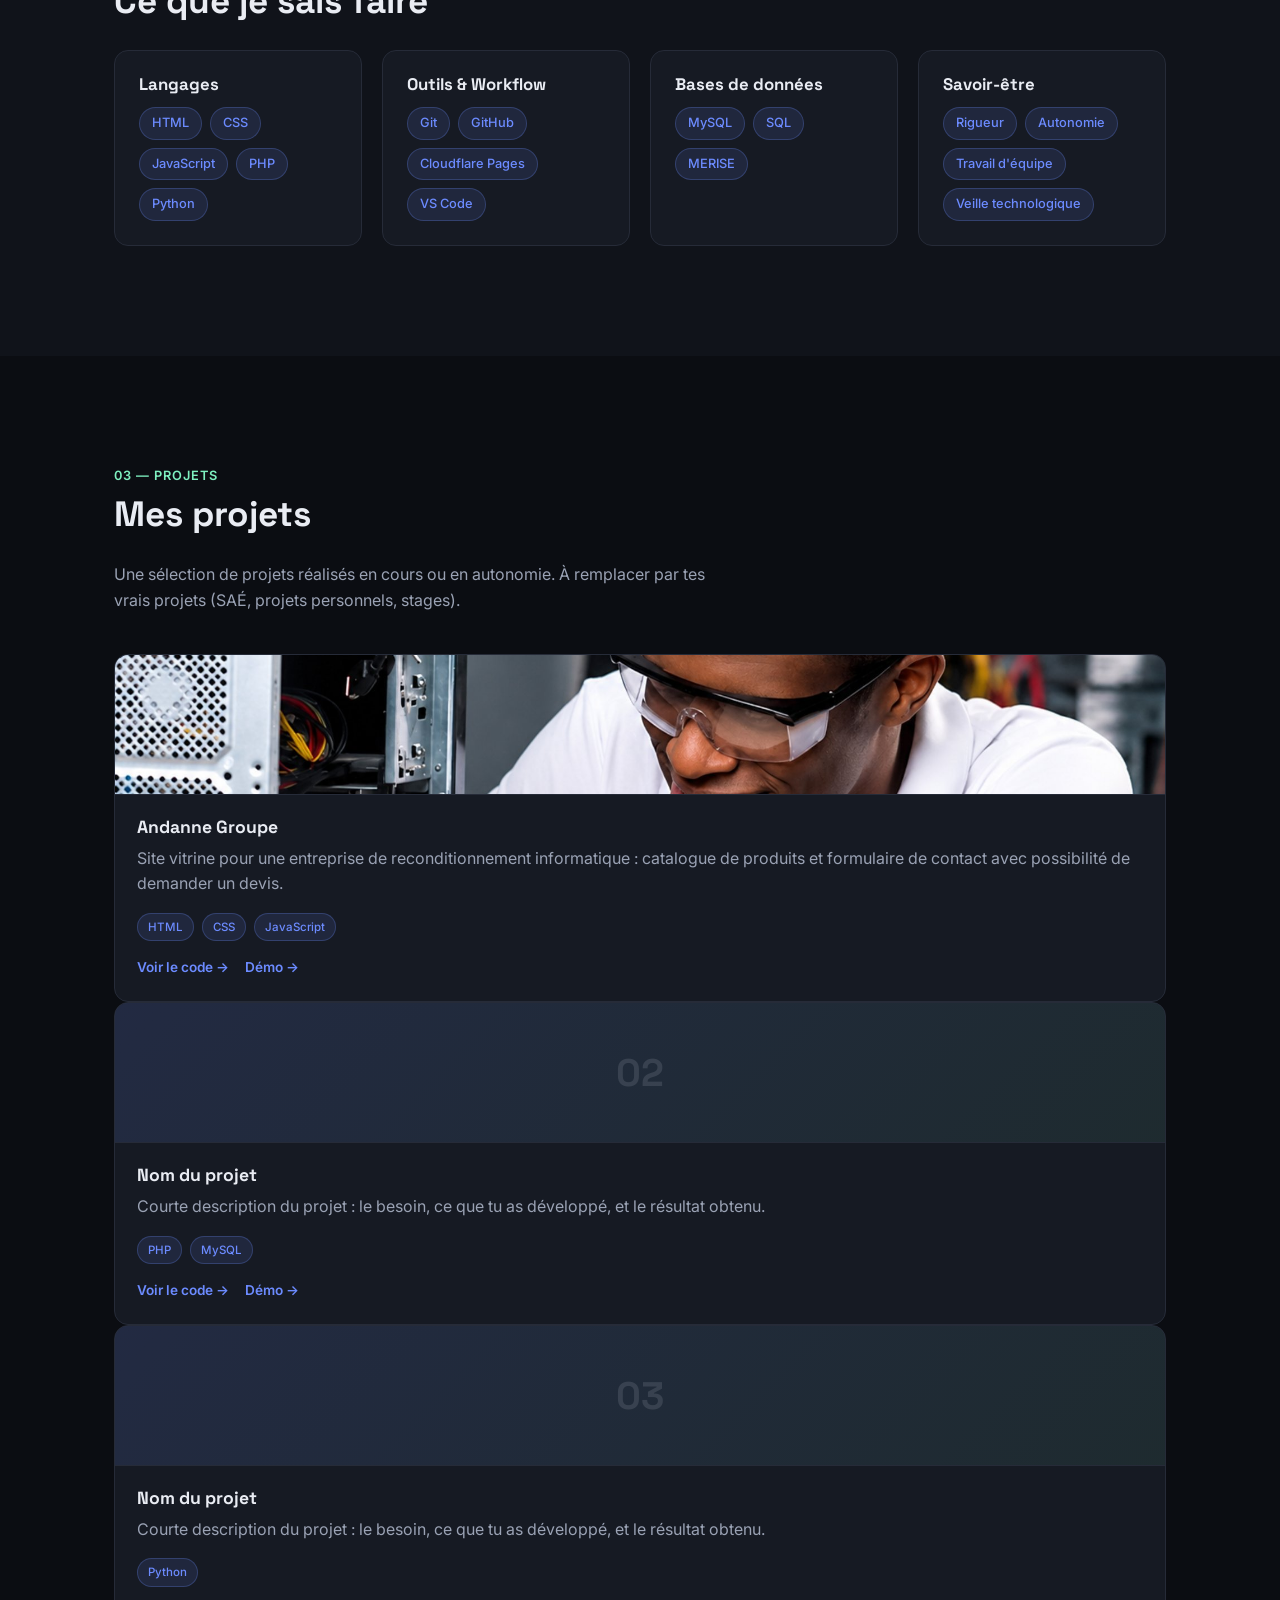
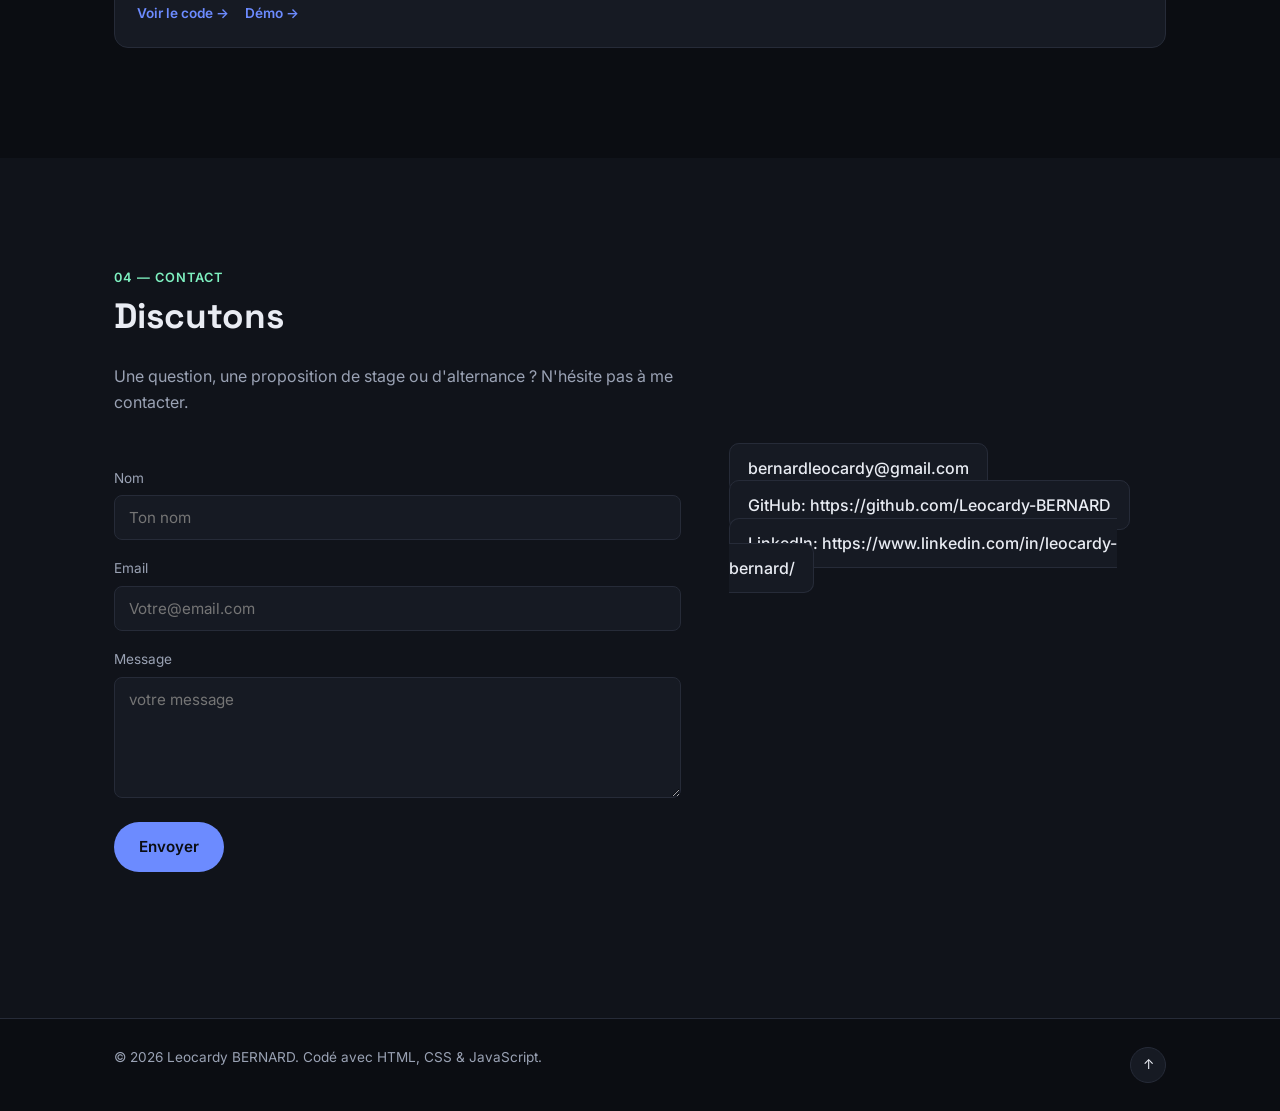
==== commit af94d717: "Update placeholders and LinkedIn link in index.html Updated email placeholder and message placeholde" ====
--- a/index.html
+++ b/index.html
@@ -223,10 +223,10 @@
             <input type="text" id="name" name="name" placeholder="Ton nom" required />
 
             <label for="email">Email</label>
-            <input type="email" id="email" name="email" placeholder="ton@email.com" required />
+            <input type="email" id="email" name="email" placeholder="Votre@email.com" required />
 
             <label for="message">Message</label>
-            <textarea id="message" name="message" rows="5" placeholder="Ton message" required></textarea>
+            <textarea id="message" name="message" rows="5" placeholder="votre message" required></textarea>
 
             <button type="submit" class="btn btn-primary">Envoyer</button>
             <p class="form-note" id="form-note"></p>
@@ -235,7 +235,7 @@
           <ul class="contact-links">
             <li><a href="mailto:ton.email@example.com"> bernardleocardy@gmail.com</a></li>
             <li><a href="https://github.com/" target="_blank" rel="noopener">GitHub: https://github.com/Leocardy-BERNARD </a></li>
-            <li><a href="https://www.linkedin.com/" target="_blank" rel="noopener">LinkedIn</a></li>
+            <li><a href="https://www.linkedin.com/" target="_blank" rel="noopener">LinkedIn: https://www.linkedin.com/in/leocardy-bernard/ </a></li>
           </ul>
         </div>
       </div>
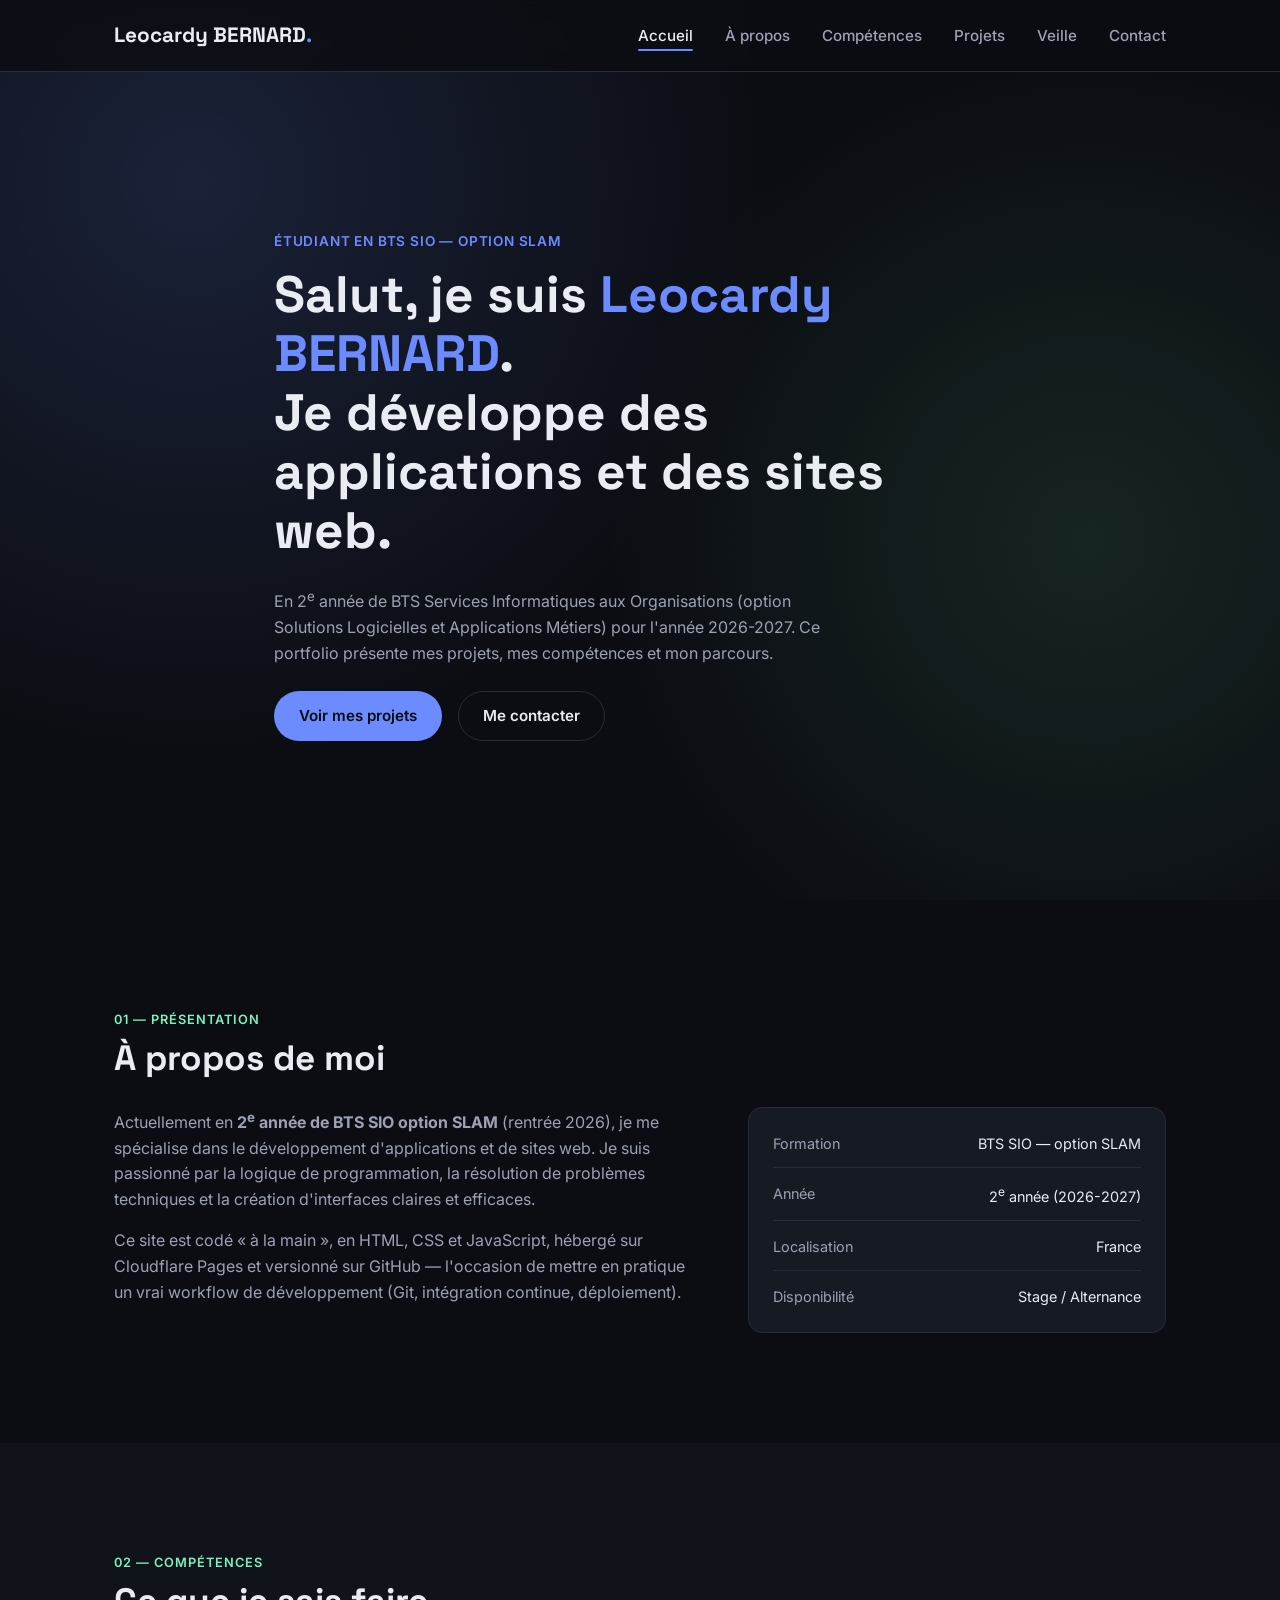
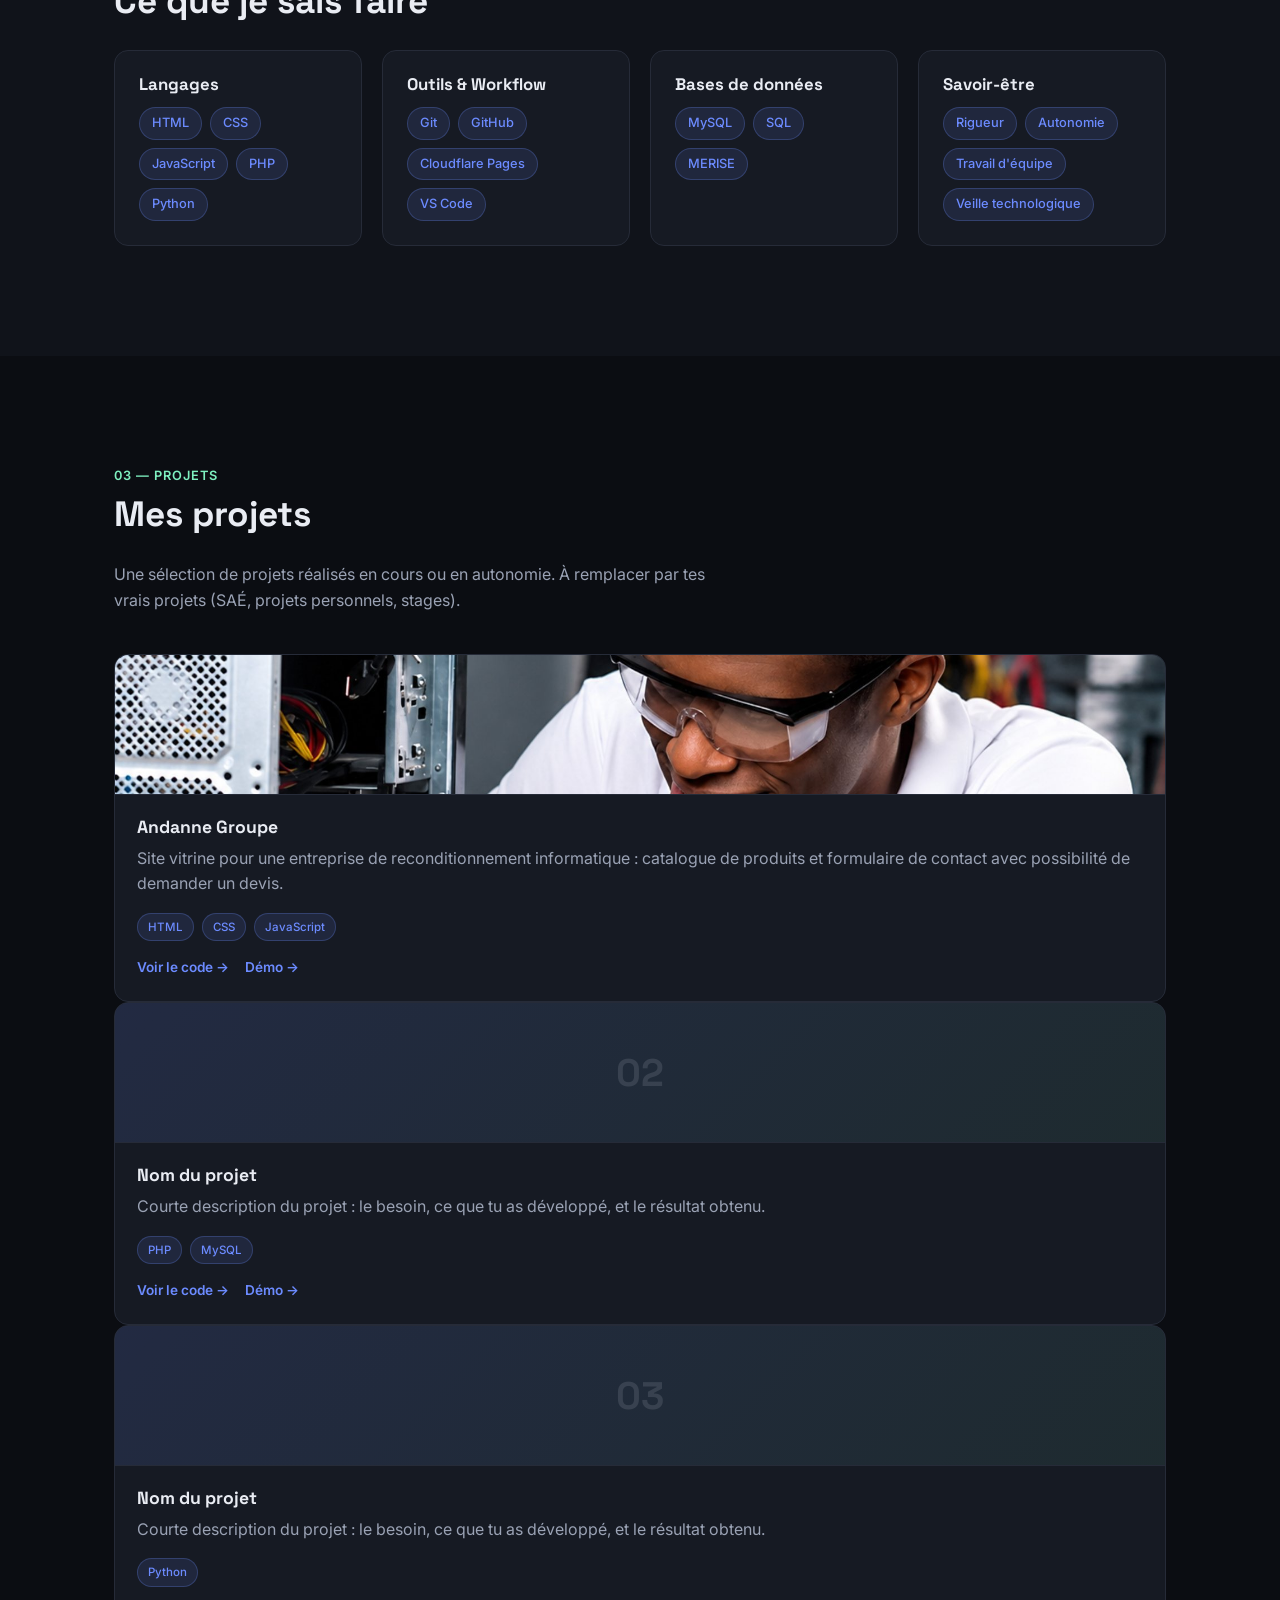
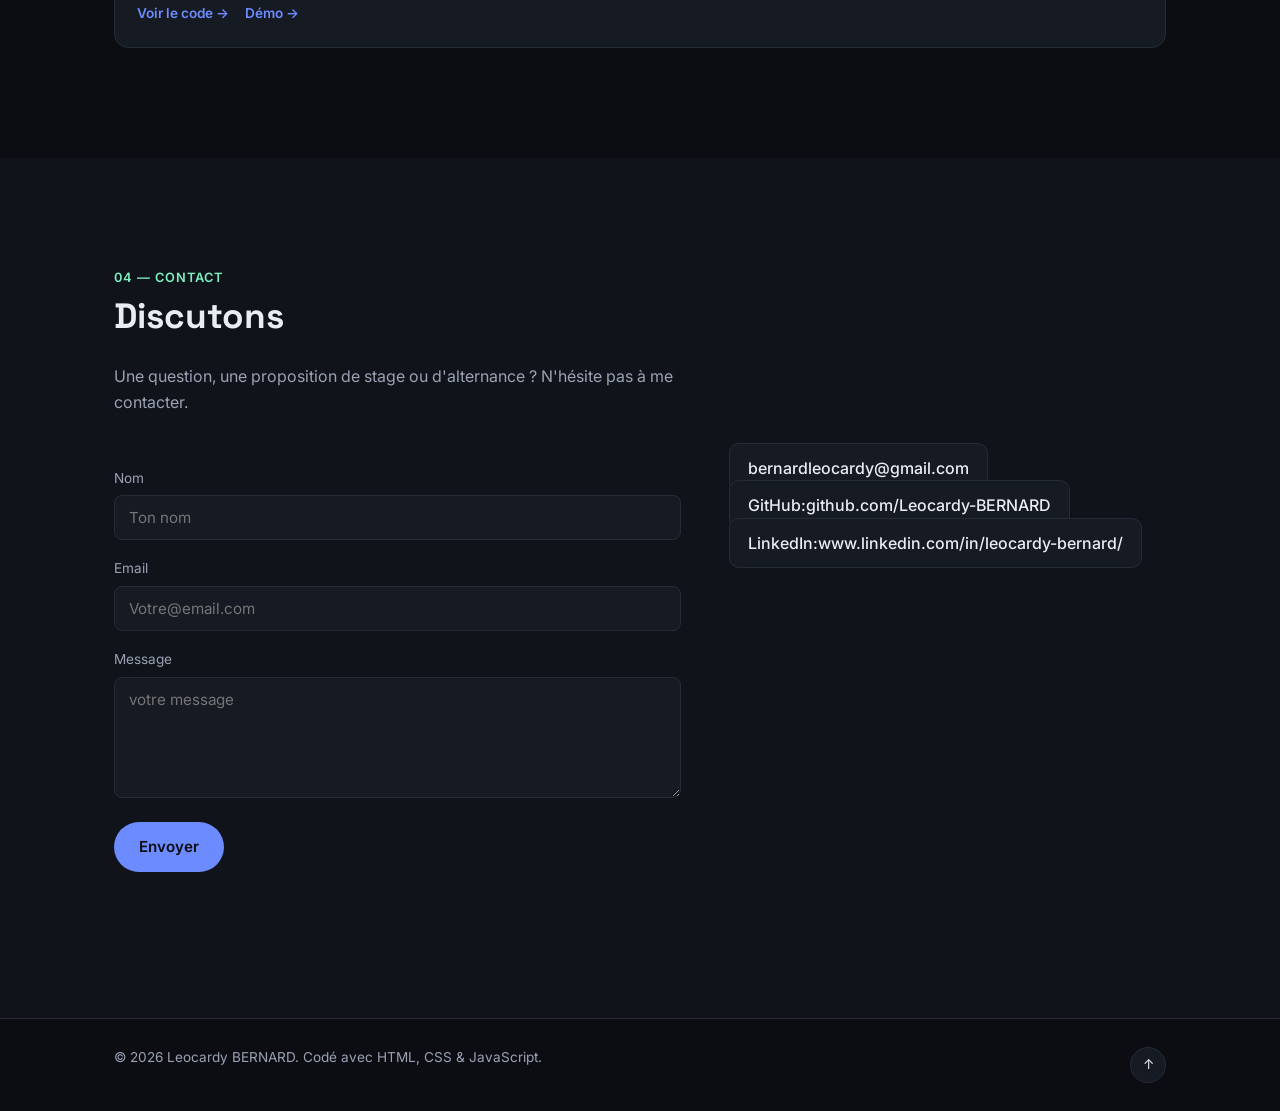
==== commit a00725a0: "Fix formatting of contact links in index.html Updated GitHub and LinkedIn links to remove spaces." ====
--- a/index.html
+++ b/index.html
@@ -234,8 +234,8 @@
 
           <ul class="contact-links">
             <li><a href="mailto:ton.email@example.com"> bernardleocardy@gmail.com</a></li>
-            <li><a href="https://github.com/" target="_blank" rel="noopener">GitHub: https://github.com/Leocardy-BERNARD </a></li>
-            <li><a href="https://www.linkedin.com/" target="_blank" rel="noopener">LinkedIn: https://www.linkedin.com/in/leocardy-bernard/ </a></li>
+            <li><a href="https://github.com/" target="_blank" rel="noopener">GitHub:github.com/Leocardy-BERNARD </a></li>
+            <li><a href="https://www.linkedin.com/" target="_blank" rel="noopener">LinkedIn:www.linkedin.com/in/leocardy-bernard/ </a></li>
           </ul>
         </div>
       </div>
